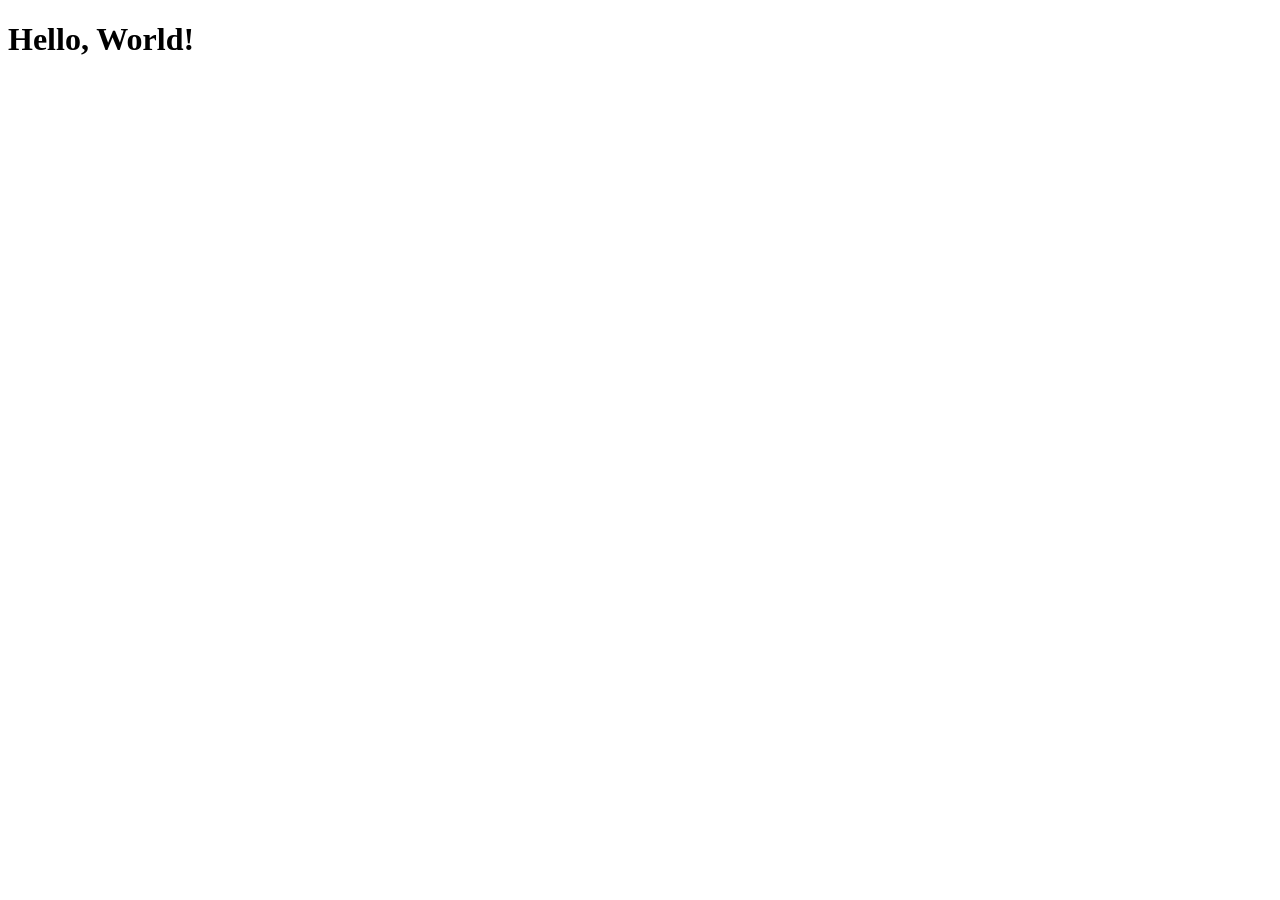
==== index.html @ 27238777 "tukwa has been commited" ====
<!DOCTYPE html>
<html lang="en">
<head>
    <meta charset="UTF-8">
    <meta name="viewport" content="width=device-width, initial-scale=1.0">
    <title>Document</title>
</head>
<body>
    <h1>Hello, World!</h1>
</body>
</html>
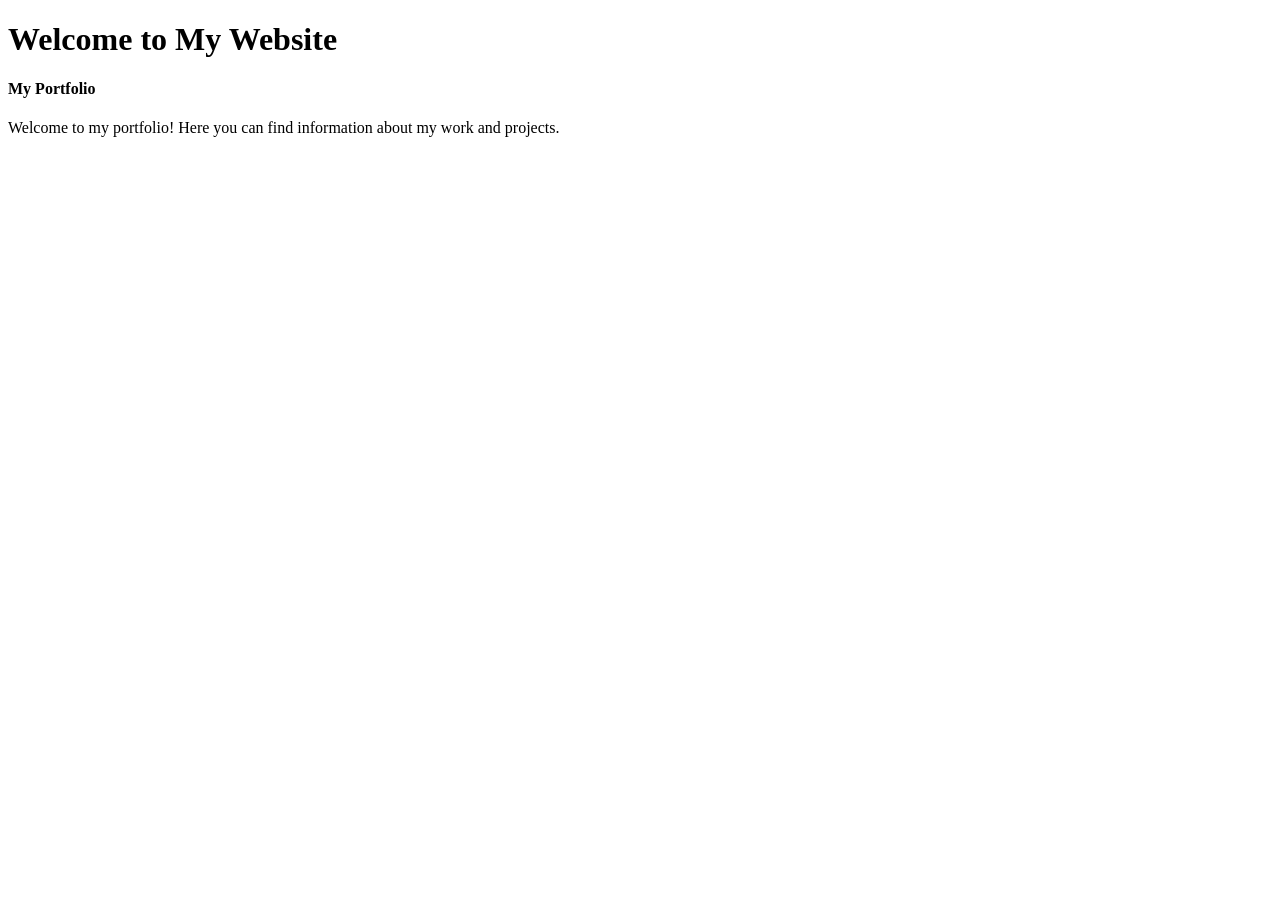
==== commit 87f2874b: "created a folder" ====
--- a/index.html
+++ b/index.html
@@ -3,9 +3,13 @@
 <head>
     <meta charset="UTF-8">
     <meta name="viewport" content="width=device-width, initial-scale=1.0">
-    <title>Document</title>
+    <title>My Website</title>
 </head>
+<div = "taas">
 <body>
-    <h1>Hello, World!</h1>
+    <h1>Welcome to My Website</h1>
+    <h4>My Portfolio</h4>
+
+    <p>Welcome to my portfolio! Here you can find information about my work and projects. </p>
 </body>
 </html>
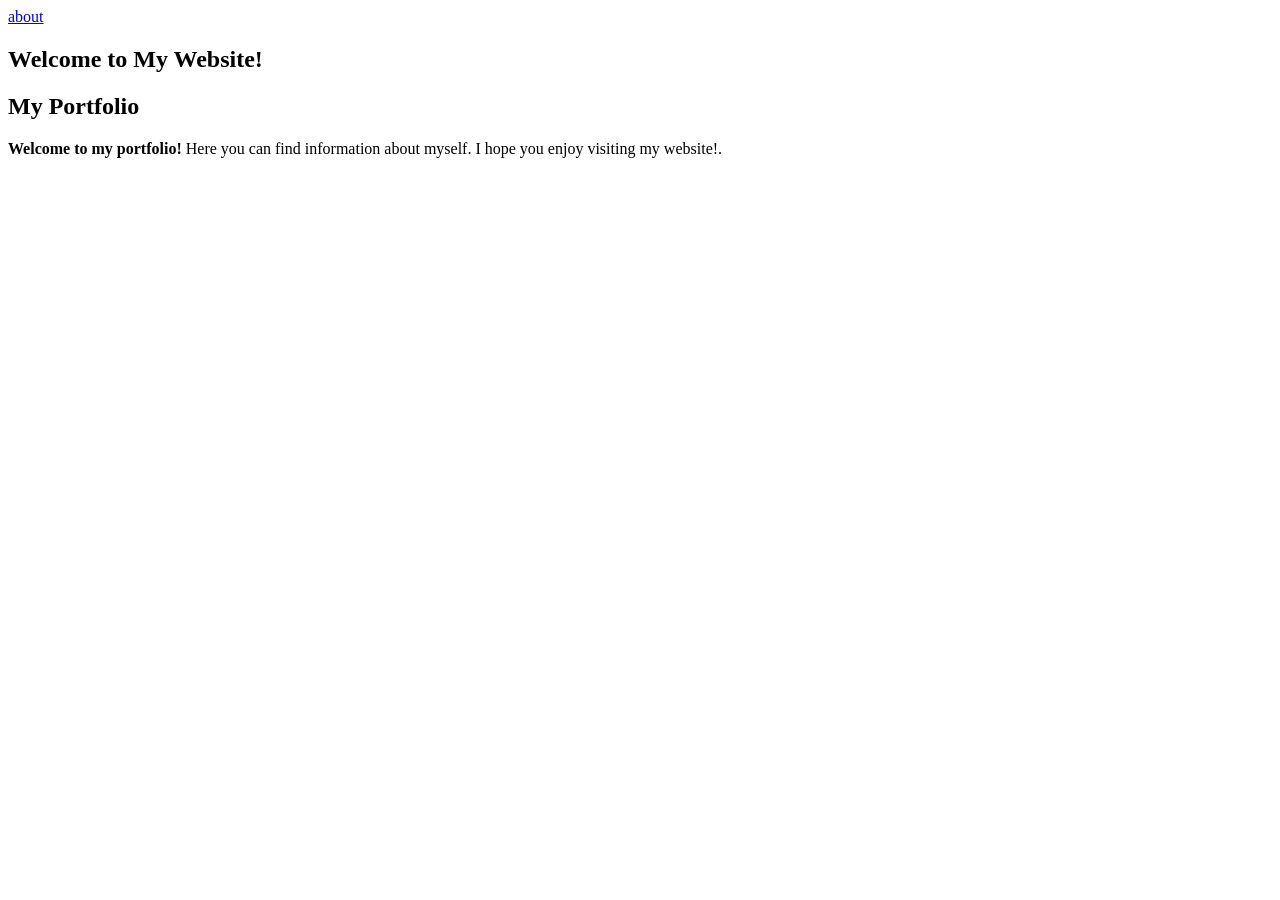
==== commit cb554c50: "newly created html" ====
--- a/index.html
+++ b/index.html
@@ -5,11 +5,17 @@
     <meta name="viewport" content="width=device-width, initial-scale=1.0">
     <title>My Website</title>
 </head>
-<div = "taas">
+<section id="taas">
 <body>
-    <h1>Welcome to My Website</h1>
-    <h4>My Portfolio</h4>
-
-    <p>Welcome to my portfolio! Here you can find information about my work and projects. </p>
+    
+    <a href = "about.html" target="_self">about</a>
+    <h1>Welcome to My Website!</h1>
+    <h2>My Portfolio</h2>
+    <section id="article">
+    <article>    
+    <p><strong>Welcome to my portfolio!</strong> Here you can find information about myself. I hope you enjoy visiting my website!. </p>
+        
+</article>
+</section>
 </body>
 </html>
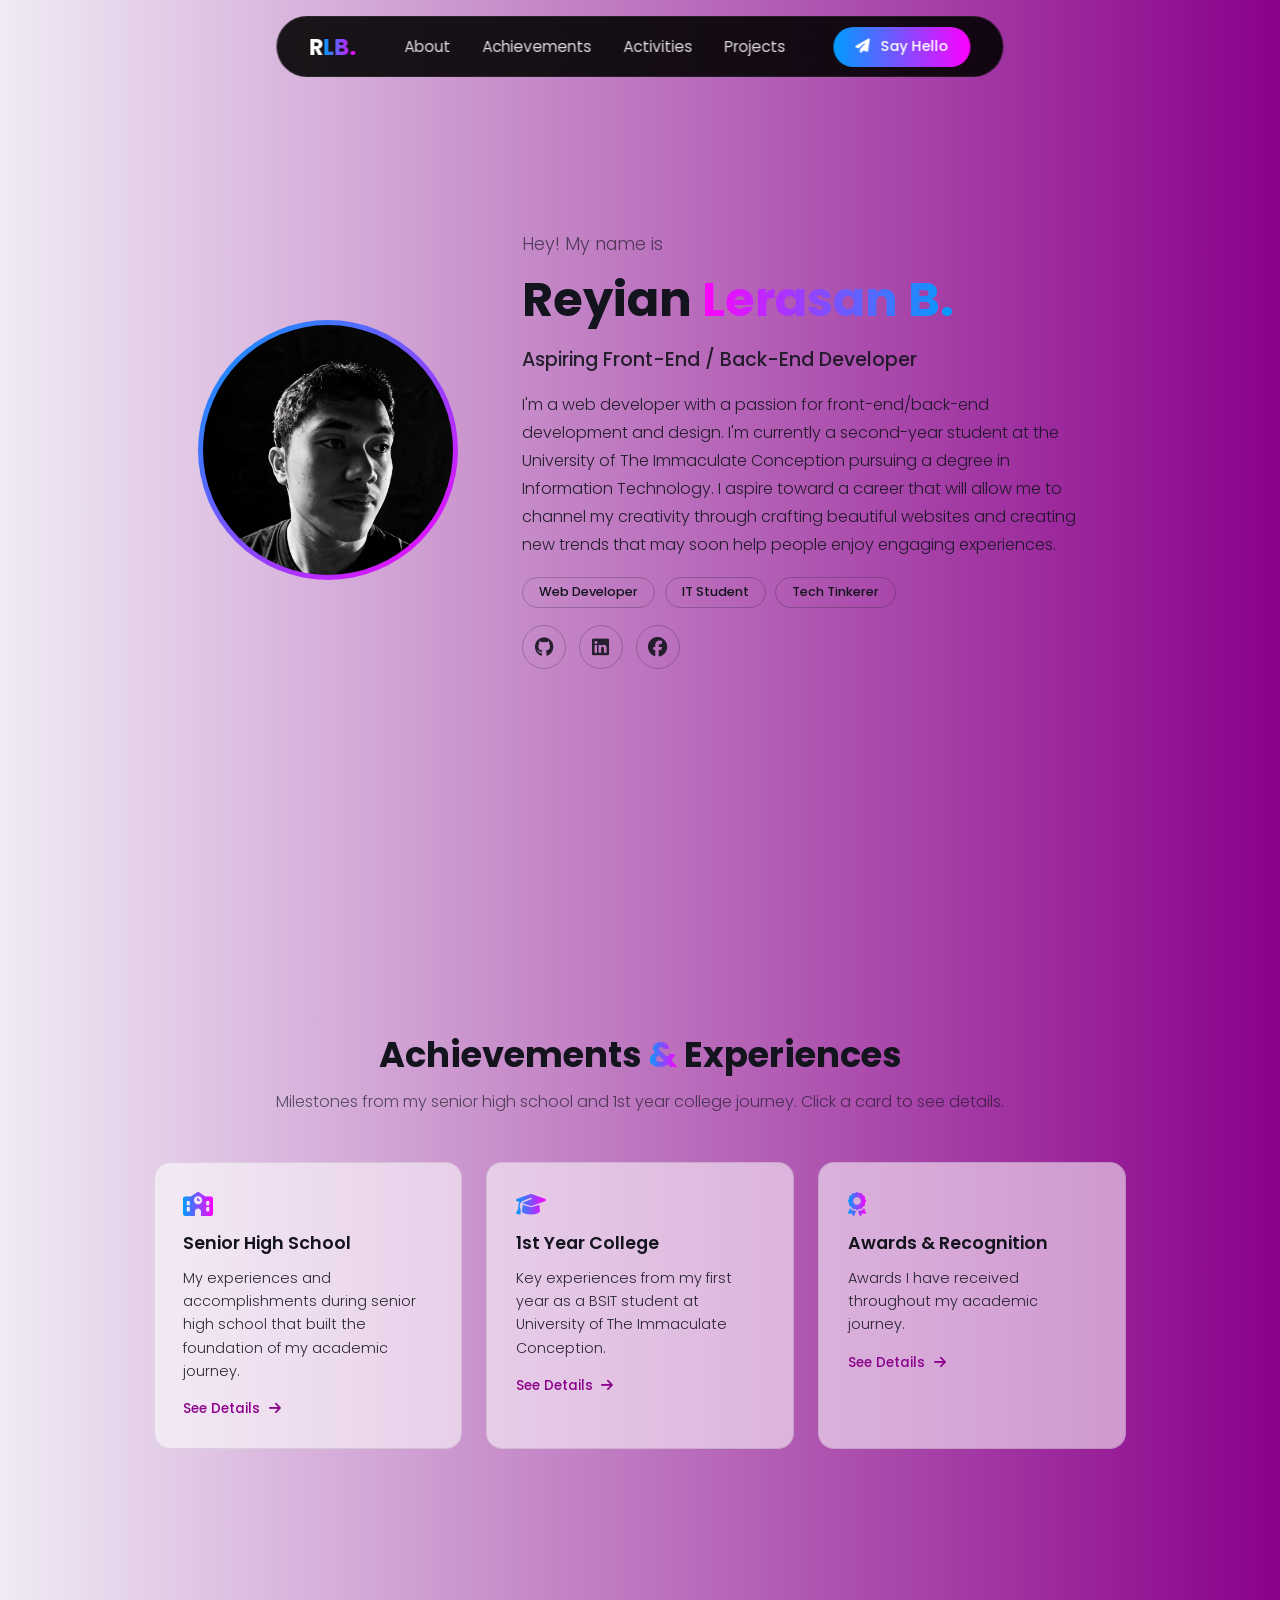
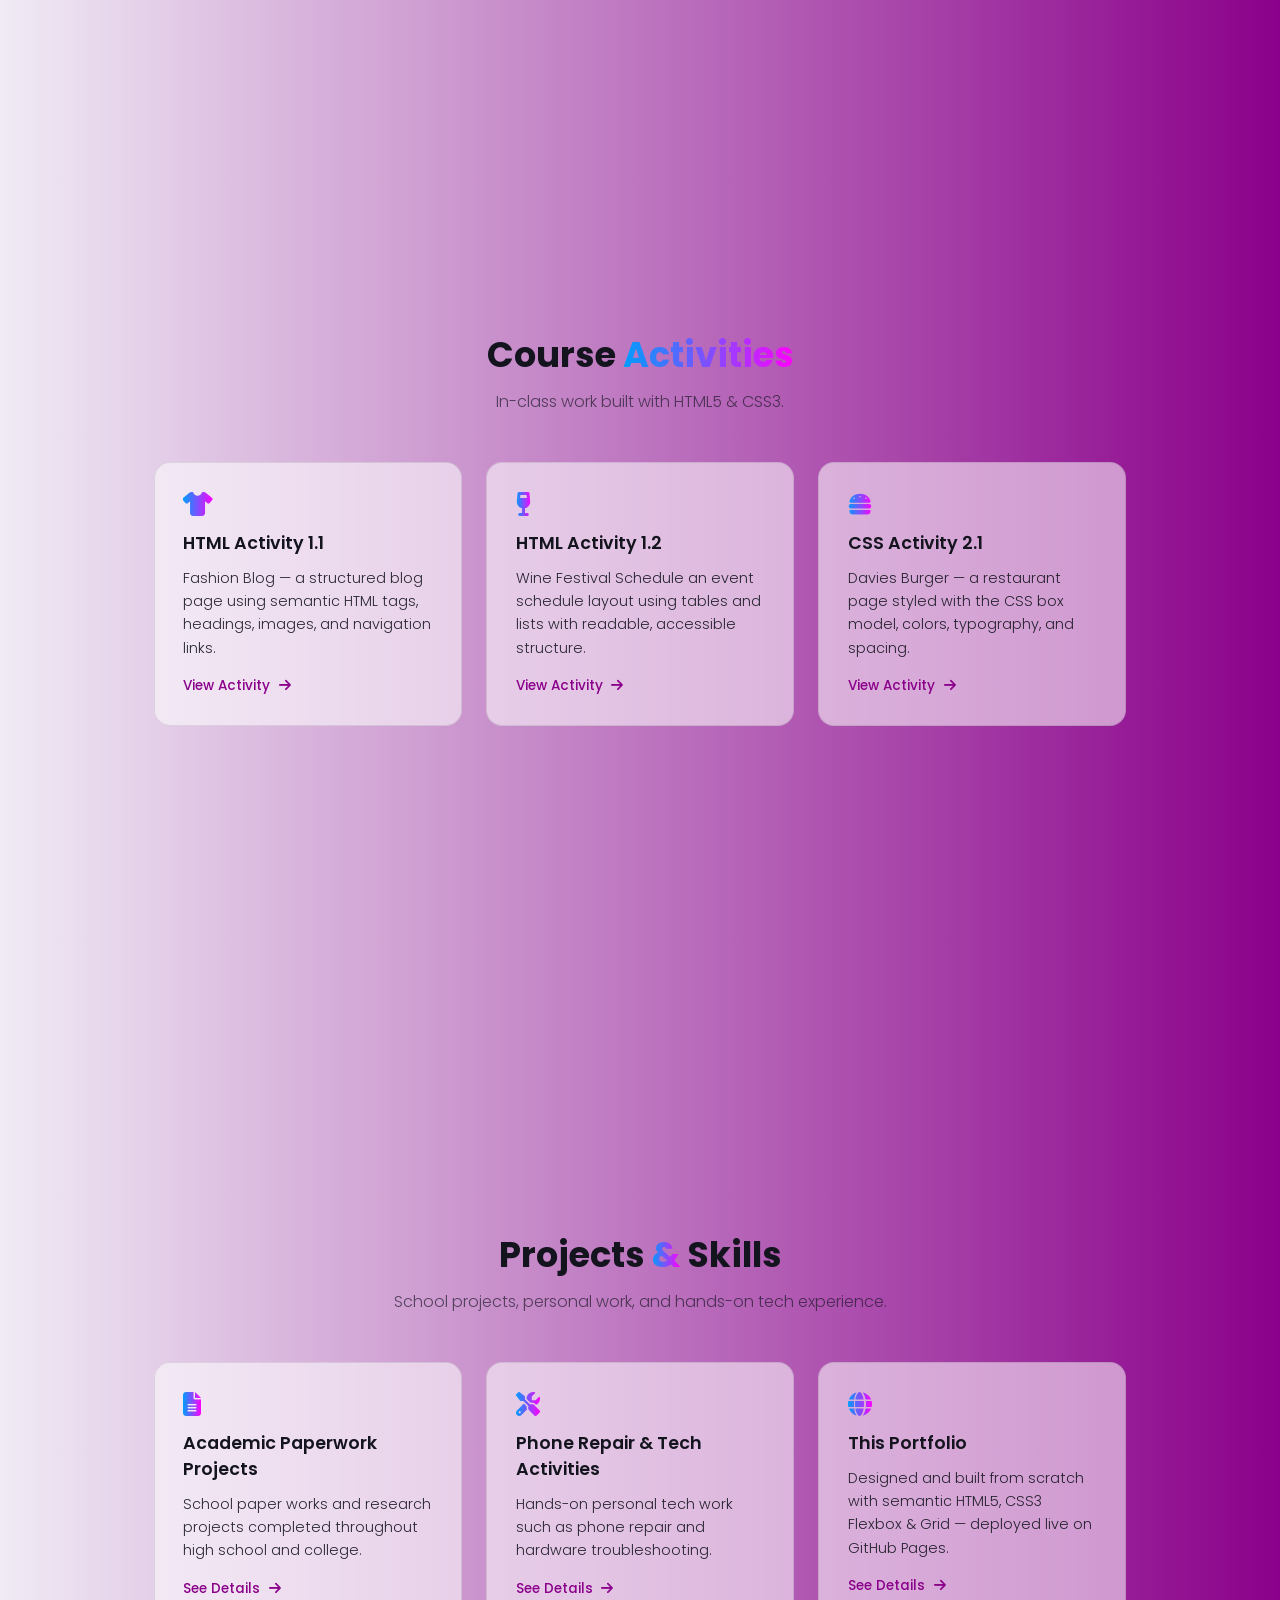
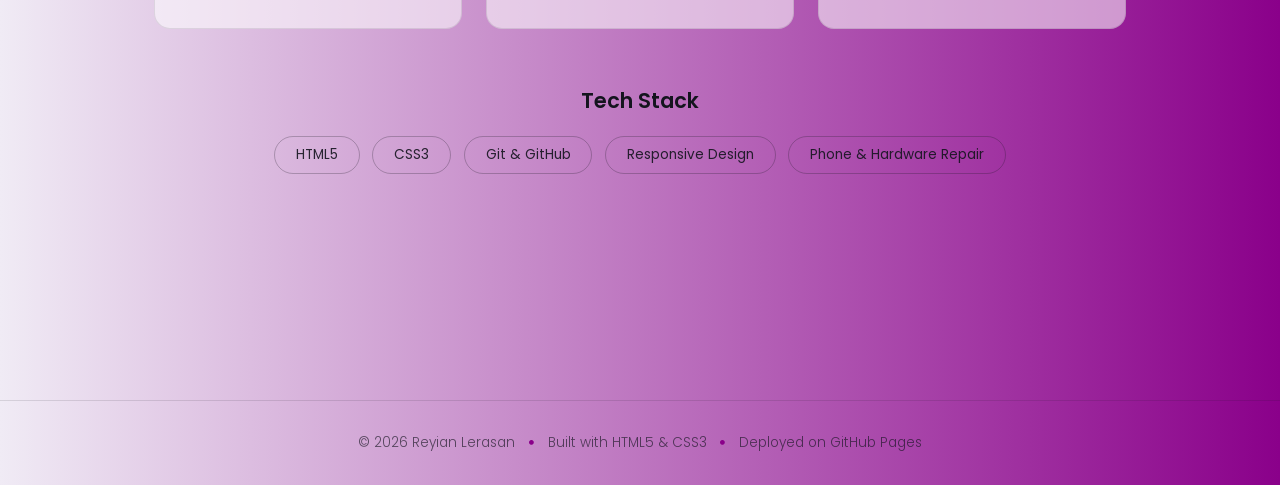
==== commit 829256cf: "Initial lunch portfolio" ====
--- a/index.html
+++ b/index.html
@@ -1,21 +1,240 @@
 <!DOCTYPE html>
 <html lang="en">
 <head>
+    <!-- ========== PAGE META ==========-->
+        
     <meta charset="UTF-8">
     <meta name="viewport" content="width=device-width, initial-scale=1.0">
-    <title>My Website</title>
+    <meta name="description" content="Personal portfolio of Reyian Lerasan — IT student at University of The Immaculate Conception, aspiring front-end/back-end developer.">
+    <title>RBL | Portfolio</title>
+    <!-- Google Font: Poppins -->
+    <link rel="preconnect" href="https://fonts.googleapis.com">
+    <link rel="preconnect" href="https://fonts.gstatic.com" crossorigin>
+    <link href="https://fonts.googleapis.com/css2?family=Poppins:wght@300;400;500;600;700&display=swap" rel="stylesheet">
+    <!-- Font Awesome 6 (CDN) — provides all icons on this site.
+         Free icons only: solid (fa-solid) + brands (fa-brands). -->
+    <link rel="stylesheet" href="https://cdnjs.cloudflare.com/ajax/libs/font-awesome/6.5.2/css/all.min.css">
+    <link rel="stylesheet" href="style.css">
 </head>
-<section id="taas">
 <body>
-    
-    <a href = "about.html" target="_self">about</a>
-    <h1>Welcome to My Website!</h1>
-    <h2>My Portfolio</h2>
-    <section id="article">
-    <article>    
-    <p><strong>Welcome to my portfolio!</strong> Here you can find information about myself. I hope you enjoy visiting my website!. </p>
-        
-</article>
-</section>
+
+<!-- ================================================================
+         HEADER / NAVIGATION
+         ----------------------------------------------------------------
+         HOW IT WORKS:
+
+         DESKTOP:
+           - The header is one fixed floating pill centered at the top.
+           - Links jump to page sections via #id anchors.
+
+         MOBILE:
+           - 3 line as burger icon
+           - The inline nav list vanishes.
+           - The burger icon appears. Tapping it opens a slide-in
+             drawer from the RIGHT with the same links stacked
+             vertically.
+
+        ================================================================ -->
+
+    <header class="header">
+        <!-- Logo: RBL -->
+        <a href="#about" class="logo">R<span>LB.</span></a>
+
+        <!-- ========== MOBILE BURGER TOGGLE ==========
+             A hidden checkbox controls the nav on small screens.
+             The label below is the clickable 3-line "burger" icon.
+             On desktop the whole thing is invisible (CSS hides it). -->
+        <input type="checkbox" id="menu-toggle">
+        <label for="menu-toggle" class="burger" aria-label="Open navigation menu">
+            <span></span>
+            <span></span>
+            <span></span>
+        </label>
+
+        <nav>
+            <ul class="nav-list">
+                <li><a href="#about">About</a></li>
+                <li><a href="#achievements">Achievements</a></li>
+                <li><a href="#activities">Activities</a></li>
+                <li><a href="#projects">Projects</a></li>
+            </ul>
+        </nav>
+        <!-- CTA button — point href to your email, e.g. mailto:you@email.com -->
+        <a href="mailto:rlerasan_24000000.uic.edu.ph" class="visit-btn"><i class="fa-solid fa-paper-plane"></i> Say Hello</a>
+    </header>
+
+    <!-- ================================================================
+         ABOUT ME SECTION
+         circular profile photo on the left, intro text on the right.
+         ================================================================ -->
+    <section id="about" class="about">
+        <div class="about-container">
+
+            <!-- ========== PROFILE PHOTO ========== -->
+            <img src="system/profile.jpg" alt="Photo of Reyian Lerasan" class="profile-img">
+
+            <div class="info-box">
+                <p class="greeting">Hey! My name is</p>
+                <!--  full name. The <span> gets the gradient color. -->
+                <h1 class="name">Reyian <span>Lerasan B.</span></h1>
+                <p class="tagline">Aspiring Front-End / Back-End Developer</p>
+
+                <!-- ========== YOUR INTRODUCTION ========== -->
+                <p class="bio">
+                    I'm a web developer with a passion for front-end/back-end development
+                    and design. I'm currently a second-year student at the
+                    University of The Immaculate Conception pursuing a degree in
+                    Information Technology. I aspire toward a career that will allow me
+                    to channel my creativity through crafting beautiful websites and
+                    creating new trends that may soon help people enjoy engaging experiences.
+                </p>
+
+                <!-- ========== SELF-PROCLAMATION BADGES ========== -->
+                <ul class="badges">
+                    <li>Web Developer</li>
+                    <li>IT Student</li>
+                    <li>Tech Tinkerer</li>
+                </ul>
+
+                <!-- ========== SOCIAL LINKS (circle icons) ========== -->
+                <div class="socials">
+                    <a href="https://github.com/LerasanReyian" target="_blank" rel="noopener" aria-label="GitHub"><i class="fa-brands fa-github"></i></a>
+                    <a href="https://www.linkedin.com/in/lerasan-b0b563327/" target="_blank" rel="noopener" aria-label="LinkedIn"><i class="fa-brands fa-linkedin"></i></a>
+                    <a href="https://www.facebook.com/" target="_blank" rel="noopener" aria-label="Facebook"><i class="fa-brands fa-facebook"></i></a>
+                </div>
+            </div>
+        </div>
+    </section>
+
+    <!-- ================================================================
+        ACHIEVEMENTS & EXPERIENCES SECTION
+         ================================================================ -->
+    <section id="achievements">
+        <h2 class="section-title">Achievements <span>&amp;</span> Experiences</h2>
+        <p class="section-sub">Milestones from my senior high school and 1st year college journey. Click a card to see details.</p>
+
+        <div class="card-grid">
+            <!-- ========== CARD: SENIOR HIGH SCHOOL ==========
+                 Clicking this card opens achievements.html#shs —
+                 a dedicated page with full details + place for proof. -->
+            <a href="achievements.html#shs" target="_self" class="card">
+                <i class="fa-solid fa-school card-icon"></i>
+                <h3>Senior High School</h3>
+                <p>My experiences and accomplishments during senior high school that built the foundation of my academic journey.</p>
+                <span class="card-link">See Details <i class="fa-solid fa-arrow-right"></i></span>
+            </a>
+
+            <!-- ========== CARD: 1ST YEAR COLLEGE ==========
+                 Links to achievements.html#college.-->
+            <a href="achievements.html#college" target="_self" class="card">
+                <i class="fa-solid fa-graduation-cap card-icon"></i>
+                <h3>1st Year College</h3>
+                <p>Key experiences from my first year as a BSIT student at University of The Immaculate Conception.</p>
+                <span class="card-link">See Details <i class="fa-solid fa-arrow-right"></i></span>
+            </a>
+
+            <!-- ========== CARD: AWARDS ==========
+                 Links to achievements.html#awards.-->
+            <a href="achievements.html#awards" target="_self" class="card">
+                <i class="fa-solid fa-award card-icon"></i>
+                <h3>Awards &amp; Recognition</h3>
+                <p>Awards I have received throughout my academic journey.</p>
+                <span class="card-link">See Details <i class="fa-solid fa-arrow-right"></i></span>
+            </a>
+        </div>
+    </section>
+
+    <!-- ================================================================
+         COURSE ACTIVITIES SECTION
+         ================================================================ -->
+    <section id="activities">
+        <h2 class="section-title">Course <span>Activities</span></h2>
+        <p class="section-sub">In-class work built with HTML5 &amp; CSS3.</p>
+
+        <div class="card-grid">
+            <!-- ========== HTML ACTIVITY 1.1 ==========
+                 Fashion Blog link. -->
+            <article class="card">
+                <i class="fa-solid fa-shirt card-icon"></i>
+                <h3>HTML Activity 1.1</h3>
+                <p>Fashion Blog — a structured blog page using semantic HTML tags, headings, images, and navigation links.</p>
+                <a href="https://lerasanreyian.github.io/Activity/index.html" target="_blank" rel="noopener" class="card-link">View Activity <i class="fa-solid fa-arrow-right"></i></a>
+            </article>
+
+            <!-- ========== HTML ACTIVITY 1.2 ==========
+            Wine Festival Schedule link. -->
+            <article class="card">
+                <i class="fa-solid fa-wine-glass card-icon"></i>
+                <h3>HTML Activity 1.2</h3>
+                <p>Wine Festival Schedule  an event schedule layout using tables and lists with readable, accessible structure.</p>
+                <a href="https://lerasanreyian.github.io/Activity/wineFestival.html" target="_blank" rel="noopener" class="card-link">View Activity <i class="fa-solid fa-arrow-right"></i></a>
+            </article>
+
+            <!-- ========== CSS ACTIVITY 2.1 ==========
+             Davies Burger link. -->
+            <article class="card">
+                <i class="fa-solid fa-burger card-icon"></i>
+                <h3>CSS Activity 2.1</h3>
+                <p>Davies Burger — a restaurant page styled with the CSS box model, colors, typography, and spacing.</p>
+                <a href="https://lerasanreyian.github.io/Activity/davies-burger-main/" target="_blank" rel="noopener" class="card-link">View Activity <i class="fa-solid fa-arrow-right"></i></a>
+            </article>
+        </div>
+    </section>
+
+    <!-- ================================================================
+        PROJECTS & SKILLS SECTION
+         ================================================================ -->
+    <section id="projects">
+        <h2 class="section-title">Projects <span>&amp;</span> Skills</h2>
+        <p class="section-sub">School projects, personal work, and hands-on tech experience.</p>
+
+        <div class="card-grid">
+            <!-- ========== CARD: PAPERWORK PROJECTS ==========
+                 Clicking opens projects.html#paperworks with full details. -->
+            <a href="projects.html#paperworks" target="_self" class="card">
+                <i class="fa-solid fa-file-lines card-icon"></i>
+                <h3>Academic Paperwork Projects</h3>
+                <p>School paper works and research projects completed throughout high school and college.</p>
+                <span class="card-link">See Details <i class="fa-solid fa-arrow-right"></i></span>
+            </a>
+
+            <!-- ========== CARD: PERSONAL TECH ACTIVITIES ==========
+                 Links to projects.html#phone-repair. -->
+            <a href="projects.html#phone-repair" target="_self" class="card">
+                <i class="fa-solid fa-screwdriver-wrench card-icon"></i>
+                <h3>Phone Repair &amp; Tech Activities</h3>
+                <p>Hands-on personal tech work such as phone repair and hardware troubleshooting.</p>
+                <span class="card-link">See Details <i class="fa-solid fa-arrow-right"></i></span>
+            </a>
+
+            <!-- ========== CARD: THIS PORTFOLIO ==========
+                 Links to projects.html#portfolio for build details. -->
+            <a href="projects.html#portfolio" target="_self" class="card">
+                <i class="fa-solid fa-globe card-icon"></i>
+                <h3>This Portfolio</h3>
+                <p>Designed and built from scratch with semantic HTML5, CSS3 Flexbox &amp; Grid — deployed live on GitHub Pages.</p>
+                <span class="card-link">See Details <i class="fa-solid fa-arrow-right"></i></span>
+            </a>
+        </div>
+
+        <!-- ========== SKILLS TAG LIST ========== -->
+        <div class="skills">
+            <h3>Tech Stack</h3>
+            <ul class="skill-list">
+                <li>HTML5</li>
+                <li>CSS3</li>
+                <li>Git &amp; GitHub</li>
+                <li>Responsive Design</li>
+                <li>Phone &amp; Hardware Repair</li>
+            </ul>
+        </div>
+    </section>
+
+    <!-- ========== FOOTER ==========
+         EDIT: Update the name/year. -->
+    <footer class="footer">
+        <p>&copy; 2026 Reyian Lerasan <i class="fa-solid fa-circle footer-dot"></i> Built with HTML5 &amp; CSS3 <i class="fa-solid fa-circle footer-dot"></i> Deployed on GitHub Pages</p>
+    </footer>
+
 </body>
-</html>+</html>
--- a/style.css
+++ b/style.css
@@ -0,0 +1,1216 @@
+
+
+/* ========== BASE RESET ==========
+   CSS variables let the dark theme (media query at the bottom)
+   re-skin the whole site by just overriding the variables. */
+:root {
+    --bg: linear-gradient(to right, rgb(240, 235, 245), rgb(138, 0, 138));
+    --text: rgba(20, 20, 30, 0.9);
+    --text-strong: #14141e;
+    --text-muted: rgba(20, 20, 30, 0.65);
+    --text-faint: rgba(20, 20, 30, 0.55);
+    --card-bg: rgba(255, 255, 255, 0.55);
+    --card-bg-hover: rgba(255, 255, 255, 0.8);
+    --card-border: rgba(20, 20, 30, 0.1);
+    --chip-border: rgba(20, 20, 30, 0.25);
+    --footer-border: rgba(20, 20, 30, 0.12);
+    --accent: rgb(138, 0, 138);
+    --social-hover-bg: #14141e;
+    --social-hover-icon: white;
+    color-scheme: light; /* tells the browser this page is light by default */
+}
+
+* {
+    margin: 0;
+    padding: 0;
+    box-sizing: border-box;
+    font-family: 'Poppins', sans-serif;
+    text-decoration: none;
+    scroll-behavior: smooth; /* smooth anchor scrolling */
+    list-style: none;
+}
+
+/* ========== TEXT SELECTION HIGHLIGHT ==========
+   EDIT: was the default browser blue — now warm yellow as requested. */
+::selection {
+    background: rgb(255, 213, 74); /* yellow highlight */
+    color: #14141e;                /* dark text stays readable on yellow */
+}
+
+/* EDIT: Change the --bg variable in :root above to re-theme the whole site.
+   The default pairs a soft lavender-tinted off-white with the purple brand color. */
+body {
+    background: var(--bg);
+    color: var(--text);
+    min-height: 100vh;
+    transition: background 0.3s ease-in-out, color 0.3s ease-in-out;
+}
+
+/* ========== HEADER / NAVIGATION ========== */
+.header {
+    position: fixed;
+    top: 1rem;
+    left: 50%;
+    transform: translateX(-50%);
+    display: flex;                 /* FLEXBOX */
+    align-items: center;
+    justify-content: center;
+    gap: 3rem;
+    background-color: rgba(0, 0, 0, 0.89);
+    backdrop-filter: blur(8px);
+    padding: 0.6rem 2rem;
+    border-radius: 3rem;
+    z-index: 1000;
+    border: 1px solid rgba(255, 255, 255, 0.08);
+}
+
+/* Logo: first letter plain, second letter gradient */
+.logo {
+    color: white;
+    font-size: 1.4rem;
+    font-weight: 700;
+    white-space: nowrap;
+    transition: 0.3s ease-in-out;
+}
+
+.logo span {
+    background: linear-gradient(to right, rgb(0, 157, 255), rgb(255, 0, 255));
+    background-clip: text;
+    -webkit-background-clip: text;
+    color: transparent;
+}
+
+.logo:hover {
+    transform: scale(1.08);
+}
+
+/* Nav links row — FLEXBOX */
+.nav-list {
+    display: flex;
+    gap: 2rem;
+}
+
+.nav-list a {
+    position: relative;
+    color: rgba(255, 255, 255, 0.85);
+    font-weight: 400;
+    font-size: 0.95rem;
+    transition: 0.3s ease-in-out;
+}
+
+/* Animated underline that expands on hover */
+.nav-list a::before {
+    position: absolute;
+    content: '';
+    width: 0;
+    left: 0;
+    height: 3px;
+    top: 24px;
+    border-radius: 1rem;
+    transition: 0.3s ease-in-out;
+    background: linear-gradient(to right, rgb(0, 157, 255), rgb(255, 0, 255));
+}
+
+.nav-list a:hover { color: white; }
+
+.nav-list a:hover::before { width: 100%; }
+
+/* "Say Hello" call-to-action button */
+.visit-btn {
+    padding: 0.6rem 1.4rem;
+    border-radius: 3rem;
+    border: none;
+    font-weight: 500;
+    font-size: 0.9rem;
+    color: white;
+    cursor: pointer;
+    white-space: nowrap;
+    transition: 0.3s ease-in-out;
+    background: linear-gradient(to right, rgb(0, 157, 255), rgb(255, 0, 255));
+}
+
+/* Space between the plane icon and button label */
+.visit-btn i { margin-right: 0.4rem; }
+
+.visit-btn:hover {
+    background: linear-gradient(to right, rgb(255, 0, 255), rgb(0, 157, 255));
+    transform: scale(1.03);
+}
+
+/* ========== SECTIONS (shared) ========== */
+section {
+    min-height: 100vh;
+    padding: 8rem 12%;
+    width: 100%;
+}
+
+.section-title {
+    font-size: 2.2rem;
+    font-weight: 700;
+    text-align: center;
+    color: var(--text-strong);
+    margin-bottom: 0.5rem;
+}
+
+/* Gradient word inside every section title */
+.section-title span {
+    background: linear-gradient(to right, rgb(0, 157, 255), rgb(255, 0, 255));
+    background-clip: text;
+    -webkit-background-clip: text;
+    color: transparent;
+}
+
+.section-sub {
+    text-align: center;
+    color: var(--text-muted);
+    margin-bottom: 3rem;
+    font-weight: 300;
+}
+
+/* ========== A. ABOUT ME (Hero) ========== */
+/* Two-column hero: photo | intro text — FLEXBOX */
+.about {
+    display: flex;
+    align-items: center;
+    justify-content: center;
+}
+
+.about-container {
+    display: flex;
+    align-items: center;
+    justify-content: center;
+    gap: 4rem;
+    max-width: 980px;
+}
+
+/* ========== PROFILE PHOTO ==========
+   Circular frame with gradient ring.
+   EDIT: change width/height to resize the photo. */
+.profile-img {
+    width: 260px;
+    height: 260px;
+    border-radius: 50%;
+    object-fit: cover;         /* crops the photo to fit the circle */
+    flex-shrink: 0;
+    padding: 5px;
+    background: linear-gradient(135deg, rgb(0, 157, 255), rgb(255, 0, 255));
+}
+
+/* Intro text column */
+.info-box {
+    display: flex;             /* FLEXBOX */
+    flex-direction: column;
+    align-items: flex-start;
+    text-align: left;
+    gap: 1.1rem;
+}
+
+.greeting {
+    font-size: 1.1rem;
+    font-weight: 300;
+    color: var(--text-muted);
+}
+
+.name {
+    font-size: 3rem;
+    font-weight: 700;
+    color: var(--text-strong);
+    line-height: 1.1;
+}
+
+.name span {
+    background: linear-gradient(to right, rgb(255, 0, 255), rgb(0, 157, 255));
+    background-clip: text;
+    -webkit-background-clip: text;
+    color: transparent;
+}
+
+.tagline {
+    font-size: 1.2rem;
+    font-weight: 500;
+    color: var(--text);
+}
+
+.bio {
+    font-size: 1rem;
+    font-weight: 300;
+    line-height: 1.75;
+    max-width: 560px;
+    color: var(--text);
+}
+
+/* ========== SELF-PROCLAMATION BADGES ==========
+   (like Brittany Chiang's "TL;DR" chips) */
+.badges {
+    display: flex;             /* FLEXBOX */
+    flex-wrap: wrap;
+    gap: 0.6rem;
+}
+
+.badges li {
+    padding: 0.35rem 1rem;
+    border-radius: 3rem;
+    font-size: 0.8rem;
+    font-weight: 500;
+    color: var(--text-strong);
+    border: 1px solid var(--chip-border);
+    position: relative;
+    overflow: hidden;
+    transition: transform 0.4s var(--liquid-ease),
+                box-shadow 0.4s var(--liquid-ease),
+                background 0.4s var(--liquid-ease),
+                border-color 0.4s var(--liquid-ease);
+}
+
+.badges li:hover {
+    transform: translateY(-4px) scale(1.04);
+    border-color: rgba(255, 255, 255, 0.45);
+    background: rgba(255, 255, 255, 0.20);
+    box-shadow: inset 0 1px 0 rgba(255, 255, 255, 0.45),
+                0 6px 18px rgba(138, 0, 138, 0.20),
+                0 14px 44px rgba(138, 0, 138, 0.12);
+    backdrop-filter: blur(6px);
+    -webkit-backdrop-filter: blur(6px);
+}
+
+/* ========== PROFILE LINK BUTTONS ========== */
+.btn-group {
+    display: flex;             /* FLEXBOX */
+    gap: 1rem;
+}
+
+.btn {
+    border-radius: 3rem;
+    padding: 0.7rem 1.6rem;
+    border: 2px solid #14141e;
+    cursor: pointer;
+    font-weight: 500;
+    font-size: 0.95rem;
+    color: #14141e;
+    white-space: nowrap;
+    transition: 0.3s ease-in-out;
+}
+
+/* Space between a button's icon and its label */
+.btn i { margin-right: 0.5rem; }
+
+.btn:hover {
+    background: #14141e;
+    color: white;
+    transform: translateY(-2px);
+}
+
+/* ========== SOCIAL ICON LINKS ==========
+   Font Awesome brand icons (GitHub / LinkedIn / Facebook) */
+.socials {
+    display: flex;             /* FLEXBOX */
+    gap: 0.8rem;
+}
+
+/* Circle icon button — liquid glass hover */
+.socials a {
+    display: flex;
+    align-items: center;
+    justify-content: center;
+    width: 44px;
+    height: 44px;
+    border-radius: 50%;
+    border: 1px solid var(--chip-border);
+    position: relative;
+    overflow: hidden;
+    transition: transform 0.4s var(--liquid-ease),
+                box-shadow 0.4s var(--liquid-ease),
+                background 0.4s var(--liquid-ease),
+                border-color 0.4s var(--liquid-ease);
+}
+
+/* Glass sheen stripe (hidden until hover) */
+.socials a::after {
+    content: '';
+    position: absolute;
+    top: 0;
+    bottom: 0;
+    left: -120%;
+    width: 60%;
+    background: linear-gradient(105deg,
+                rgba(255, 255, 255, 0.08) 0%,
+                rgba(255, 255, 255, 0.45) 50%,
+                rgba(255, 255, 255, 0.08) 100%);
+    transform: skewX(-18deg);
+    opacity: 0;
+    pointer-events: none;
+}
+
+.socials a:hover::after {
+    animation: glassSheen 1.2s var(--liquid-ease) forwards;
+}
+
+/* The liquid glass hover state */
+.socials a:hover {
+    transform: translateY(-3px) scale(1.1);
+    border-color: rgba(255, 255, 255, 0.45);
+    background: rgba(255, 255, 255, 0.18);
+    box-shadow: inset 0 1px 0 rgba(255, 255, 255, 0.55),
+                inset 0 -6px 12px rgba(255, 255, 255, 0.10),
+                0 8px 20px rgba(138, 0, 138, 0.30);
+    backdrop-filter: blur(8px);
+    -webkit-backdrop-filter: blur(8px);
+}
+
+.socials a:active {
+    transform: scale(0.92);
+    transition-duration: 0.08s;
+}
+
+.socials a i {
+    font-size: 1.2rem;
+    color: var(--text);
+    transition: 0.3s ease-in-out;
+}
+
+.socials a:hover i { color: white; }
+
+/* ========== CARD GRID (Achievements / Activities / Projects) ========== */
+/* 3-column grid that wraps automatically on smaller screens — CSS GRID */
+.card-grid {
+    display: grid;
+    grid-template-columns: repeat(auto-fit, minmax(280px, 1fr));
+    gap: 1.5rem;
+}
+
+/* Individual card. EDIT: change background/border to re-theme cards.
+   Cards may be <article> or <a> elements — display:block + color:inherit
+   keeps anchor-cards looking identical to article-cards. */
+.card {
+    display: block;
+    color: inherit;
+    cursor: pointer;
+    background: var(--card-bg);
+    border: 1px solid var(--card-border);
+    border-radius: 1rem;
+    padding: 1.8rem;
+    transition: 0.3s ease-in-out;
+}
+
+.card:hover {
+    transform: translateY(-6px);
+    border-color: rgba(138, 0, 138, 0.45);
+    background: var(--card-bg-hover);
+}
+
+.card h3 {
+    font-size: 1.1rem;
+    font-weight: 600;
+    color: var(--text-strong);
+    margin-bottom: 0.7rem;
+}
+
+/* Icon shown at the top of every card — swap classes in HTML to change */
+.card-icon {
+    font-size: 1.5rem;
+    margin-bottom: 0.9rem;
+    background: linear-gradient(to right, rgb(0, 157, 255), rgb(255, 0, 255));
+    background-clip: text;
+    -webkit-background-clip: text;
+    color: transparent;
+}
+
+.card p {
+    font-size: 0.9rem;
+    font-weight: 300;
+    line-height: 1.6;
+    color: var(--text);
+}
+
+/* "See Details" / "View ..." hint inside cards.
+   ----------------------------------------------------------------
+   NOTE (per request): this element has NO liquid glass effect.
+   Liquid glass = the moving light stripe (::after sheen) + blur
+   (backdrop-filter) + purple glow box-shadow. .card-link appears
+   in NONE of those rule groups, so hovering it only changes its
+   text color — nothing else moves, glows, or shines. */
+.card-link {
+    display: inline-block;  /* lets margin-top push it below the <p> while keeping it text-sized */
+    margin-top: 1rem;
+    font-size: 0.85rem;
+    font-weight: 500;
+    color: var(--accent);
+    transition: color 0.3s ease; /* plain easing — deliberately NOT var(--liquid-ease) */
+}
+
+/* Slight gap before the trailing arrow icon in card links */
+.card-link i { margin-left: 0.3rem; }
+
+.card-link:hover { color: rgb(0, 157, 255); }
+
+/* ========== SKILLS TAG LIST ========== */
+.skills {
+    margin-top: 3.5rem;
+    text-align: center;
+}
+
+.skills h3 {
+    font-size: 1.3rem;
+    font-weight: 600;
+    color: var(--text-strong);
+    margin-bottom: 1.2rem;
+}
+
+.skill-list {
+    display: flex;             /* FLEXBOX */
+    flex-wrap: wrap;
+    justify-content: center;
+    gap: 0.8rem;
+}
+
+.skill-list li {
+    padding: 0.5rem 1.3rem;
+    border-radius: 3rem;
+    border: 1px solid var(--chip-border);
+    font-size: 0.85rem;
+    font-weight: 400;
+    color: var(--text);
+    position: relative;
+    overflow: hidden;
+    transition: transform 0.4s var(--liquid-ease),
+                box-shadow 0.4s var(--liquid-ease),
+                background 0.4s var(--liquid-ease),
+                border-color 0.4s var(--liquid-ease);
+}
+
+.skill-list li:hover {
+    transform: translateY(-4px) scale(1.05);
+    border-color: rgba(255, 255, 255, 0.45);
+    background: rgba(255, 255, 255, 0.18);
+    box-shadow: inset 0 1px 0 rgba(255, 255, 255, 0.45),
+                0 6px 18px rgba(138, 0, 138, 0.20),
+                0 14px 44px rgba(138, 0, 138, 0.12);
+    backdrop-filter: blur(6px);
+    -webkit-backdrop-filter: blur(6px);
+}
+
+/* ========== FOOTER ========== */
+.footer {
+    padding: 2rem 12%;
+    text-align: center;
+    border-top: 1px solid var(--footer-border);
+}
+
+.footer p {
+    font-size: 0.85rem;
+    font-weight: 300;
+    color: var(--text-muted);
+}
+
+/* Tiny gradient dot separators in the footer */
+.footer-dot {
+    font-size: 0.3rem;
+    vertical-align: middle;
+    margin: 0 0.6rem;
+    color: var(--accent);
+}
+
+/* ================================================================
+   DETAIL PAGES (achievements.html / projects.html)
+   Long-form content blocks that cards on index.html link to.
+   ================================================================ */
+.page-detail {
+    max-width: 820px;
+    margin: 0 auto;
+}
+
+/* One entry on a detail page (SHS / college / awards / project) */
+.detail-block {
+    background: var(--card-bg);
+    border: 1px solid var(--card-border);
+    border-radius: 1rem;
+    padding: 2rem;
+    margin-bottom: 1.5rem;
+    transition: 0.3s ease-in-out;
+}
+
+.detail-block:hover {
+    border-color: rgba(138, 0, 138, 0.45);
+    background: var(--card-bg-hover);
+}
+
+/* Icon + title row inside a detail block — FLEXBOX */
+.detail-heading {
+    display: flex;
+    align-items: center;
+    gap: 0.8rem;
+    margin-bottom: 1rem;
+}
+
+.detail-heading .card-icon { margin-bottom: 0; }
+
+.detail-heading h3 {
+    font-size: 1.25rem;
+    font-weight: 600;
+    color: var(--text-strong);
+}
+
+.detail-block p {
+    font-size: 0.95rem;
+    font-weight: 300;
+    line-height: 1.75;
+    color: var(--text);
+}
+
+/* Optional list style for awards/projects inside detail blocks */
+.detail-list {
+    margin-top: 1rem;
+    display: flex;
+    flex-direction: column;
+    gap: 0.6rem;
+}
+
+.detail-list li {
+    font-size: 0.9rem;
+    font-weight: 400;
+    color: var(--text);
+    padding-left: 1.2rem;
+    position: relative;
+}
+
+/* Small gradient bullet */
+.detail-list li::before {
+    content: '';
+    position: absolute;
+    left: 0;
+    top: 0.45em;
+    width: 6px;
+    height: 6px;
+    border-radius: 50%;
+    background: linear-gradient(to right, rgb(0, 157, 255), rgb(255, 0, 255));
+}
+
+/* Optional image (certificate/proof) inside a detail block */
+.detail-img {
+    max-width: 100%;
+    border-radius: 0.75rem;
+    margin-top: 1rem;
+    border: 1px solid var(--card-border);
+}
+
+/* "Back to Portfolio" link at the bottom of detail pages */
+.back-link {
+    text-align: center;
+    margin-top: 2rem;
+}
+
+.back-link i { margin-right: 0.4rem; margin-left: 0; }
+
+/* ================================================================
+   RESPONSIVE DESIGN — MEDIA QUERIES
+   Tablet (<=991px) → Tablet portrait (<=768px) → Phone (<=480px)
+   ================================================================ */
+
+/* Small laptops / tablets */
+@media (max-width: 991px) {
+    section {
+        padding: 7rem 5%;
+    }
+
+    .header {
+        gap: 1.5rem;
+        padding: 0.6rem 1.2rem;
+        width: 94%;
+    }
+
+    .nav-list { gap: 1.2rem; }
+
+    /* Hero: shrink the photo and gap on smaller screens */
+    .about-container { gap: 2.5rem; }
+    .profile-img { width: 200px; height: 200px; }
+}
+
+/* ---- Default: hidden on desktop ---- */
+#menu-toggle,
+.burger { display: none; }
+
+/* ============================================================
+   MOBILE NAV — hamburger replaces the inline capsule nav
+   ============================================================ */
+@media (max-width: 768px) {
+    /* Hidden checkbox positioned off-screen */
+    #menu-toggle {
+        display: block;
+        position: absolute;
+        opacity: 0;
+        width: 44px;
+        height: 44px;
+        right: 1rem;
+        cursor: pointer;
+        z-index: 20; /* sits above the burger lines */
+    }
+
+    /* The 3-line burger icon (label for the checkbox) */
+    .burger {
+        display: flex;               /* FLEXBOX */
+        flex-direction: column;
+        justify-content: center;
+        align-items: center;
+        gap: 5px;
+        width: 44px;
+        height: 44px;
+        border-radius: 50%;
+        background: rgba(0, 0, 0, 0.55);
+        border: 1px solid rgba(255, 255, 255, 0.12);
+        cursor: pointer;
+        z-index: 10;
+        transition: background 0.3s ease-in-out, border-color 0.3s ease-in-out;
+    }
+
+    .burger:hover {
+        background: rgba(0, 0, 0, 0.75);
+        border-color: rgba(255, 255, 255, 0.30);
+    }
+
+    /* One burger line */
+    .burger span {
+        display: block;
+        width: 20px;
+        height: 2px;
+        border-radius: 2px;
+        background: linear-gradient(to right, rgb(0, 157, 255), rgb(255, 0, 255));
+        transition: transform 0.3s ease-in-out, opacity 0.3s ease-in-out;
+    }
+
+    /* X on open: lines collapse */
+    #menu-toggle:checked ~ .burger span:nth-child(1) { transform: translateY(7px) rotate(45deg); }
+    #menu-toggle:checked ~ .burger span:nth-child(2) { opacity: 0; }
+    #menu-toggle:checked ~ .burger span:nth-child(3) { transform: translateY(-7px) rotate(-45deg); }
+
+    /* The nav is hidden off-canvas; it slides in when :checked */
+    #menu-toggle ~ nav {
+        position: fixed;
+        top: 5.5rem;
+        right: 0;
+        width: min(280px, 82vw);
+        height: calc(100dvh - 5.5rem);
+        background: rgba(10, 8, 14, 0.92);
+        border-left: 1px solid rgba(255, 255, 255, 0.08);
+        border-radius: 0 0 0 1.5rem;
+        border-bottom: 1px solid rgba(255, 255, 255, 0.08);
+        backdrop-filter: blur(14px);
+        -webkit-backdrop-filter: blur(14px);
+        transform: translateX(100%);
+        transition: transform 0.45s var(--liquid-ease);
+        z-index: 999;
+    }
+
+    /* Slide in when the burger is checked */
+    #menu-toggle:checked ~ nav {
+        transform: translateX(0);
+    }
+
+    /* Re-flow the pill so the burger sits top-right */
+    .header {
+        top: 0.5rem;
+        width: 94%;
+        flex-wrap: nowrap;  /* no wrap: keep it one row */
+        gap: 1rem;
+    }
+
+    /* Nav links become a vertical menu inside the drawer */
+    #menu-toggle ~ nav .nav-list {
+        flex-direction: column;
+        align-items: flex-start;
+        gap: 0;
+        padding: 1.2rem 1rem;
+        width: 100%;
+        height: 100%;
+    }
+
+    #menu-toggle ~ nav .nav-list li {
+        width: 100%;
+        border-bottom: 1px solid rgba(255, 255, 255, 0.06);
+    }
+
+    #menu-toggle ~ nav .nav-list li:last-child {
+        border-bottom: none;
+    }
+
+    #menu-toggle ~ nav .nav-list a {
+        display: block;
+        padding: 0.9rem 0.4rem;
+        width: 100%;
+        font-size: 1rem;
+        color: rgba(255, 255, 255, 0.85);
+    }
+
+    /* Kill the underline that was designed for the pill layout */
+    #menu-toggle ~ nav .nav-list a::before {
+        display: none;
+    }
+
+    /* Wide tap target for the mobile nav links */
+    #menu-toggle ~ nav .nav-list a:active {
+        background: rgba(255, 255, 255, 0.06);
+        border-radius: 0.5rem;
+    }
+
+    /* CTA hides on small screens to keep the header slim */
+    .visit-btn { display: none; }
+
+    /* Hero stacks vertically: photo on top, text below */
+    .about-container {
+        flex-direction: column;
+        text-align: center;
+    }
+
+    .info-box {
+        align-items: center;
+        text-align: center;
+    }
+
+    .name { font-size: 2.2rem; }
+    .section-title { font-size: 1.8rem; }
+
+    .btn-group {
+        flex-wrap: wrap;
+        justify-content: center;
+    }
+}
+
+/* ================================================================
+   DARK THEME — automatic via system/browser preference.
+   No JavaScript needed: @media (prefers-color-scheme: dark).
+   The purple brand accent carries over to dark.
+   ================================================================ */
+@media (prefers-color-scheme: dark) {
+    :root {
+        --bg: linear-gradient(to right, rgb(14, 10, 20), rgb(35, 8, 45));
+        --text: rgba(255, 255, 255, 0.85);
+        --text-strong: rgb(245, 242, 250);
+        --text-muted: rgba(255, 255, 255, 0.55);
+        --text-faint: rgba(255, 255, 255, 0.4);
+        --card-bg: rgba(255, 255, 255, 0.04);
+        --card-bg-hover: rgba(255, 255, 255, 0.08);
+        --card-border: rgba(255, 255, 255, 0.08);
+        --chip-border: rgba(255, 255, 255, 0.18);
+        --footer-border: rgba(255, 255, 255, 0.08);
+        --accent: rgb(200, 60, 200);
+        --social-hover-bg: rgba(255, 255, 255, 0.9);
+        --social-hover-icon: rgb(14, 10, 20);
+        color-scheme: dark; /* browser paints built-in controls dark too */
+    }
+
+    /* Profile photo ring glows subtly in dark mode */
+    .profile-img {
+        box-shadow: 0 0 0 4px rgba(255, 0, 255, 0.15);
+    }
+
+    /* Cards get a faint purple glow on hover in dark mode */
+    .card:hover,
+    .detail-block:hover {
+        box-shadow: 0 8px 30px rgba(255, 0, 255, 0.08);
+    }
+}
+
+/* Phones */
+@media (max-width: 480px) {
+    .profile-img { width: 160px; height: 160px; }
+    .name { font-size: 1.8rem; }
+    .tagline { font-size: 1rem; }
+    .bio { font-size: 0.9rem; }
+
+    /* Hide the CTA button to keep the mobile nav compact */
+    .visit-btn { display: none; }
+}
+
+/* ================================================================
+   CSS-ONLY CAROUSEL  (radio-button trick — no JavaScript)
+
+   ----------------------------------------------------------------
+   HOW IT WORKS:
+   - Hidden <input type="radio"> buttons track the current slide.
+   - .carousel-track is a flex row N-times wider than the frame.
+   - #c-N:checked shifts the track left to reveal that slide.
+   - Clicking a slide label (img + caption) jumps to the next slide.
+
+   TO ADD ANOTHER SLIDE (e.g. a 3rd):
+   1.   Add <input type="radio" name="shs-carousel" id="shs-3">
+        next to the existing radios in the HTML for that section.
+   2.   Update the width rule: width: 200% -> 300% for that
+        section's #ids.
+   3.   Add a new slide <label class="slide" for="shs-1"> (loops).
+   ================================================================ */
+
+/* Radio inputs are invisible and never clicked directly */
+.carousel input[type="radio"] {
+    position: absolute;
+    opacity: 0;
+    pointer-events: none;
+}
+
+.carousel {
+    position: relative;
+    overflow: hidden;
+    border-radius: 1rem;
+    margin-top: 1.5rem;
+    border: 1px solid var(--card-border);
+    background: var(--card-bg);
+}
+
+.carousel-viewport {
+    overflow: hidden;
+    border-radius: 0.75rem;
+}
+
+/* ---- Default: 2 slides (the most common case) ----------------
+   Each carousel group gets its own width & translate blocks.
+   For 3+ slides, add more selectors and set width to N*100%.       */
+#shs-1:checked ~ .carousel-viewport .carousel-track,
+#shs-2:checked ~ .carousel-viewport .carousel-track,
+#college-1:checked ~ .carousel-viewport .carousel-track,
+#college-2:checked ~ .carousel-viewport .carousel-track,
+#award-1:checked ~ .carousel-viewport .carousel-track,
+#award-2:checked ~ .carousel-viewport .carousel-track,
+#paperworks-1:checked ~ .carousel-viewport .carousel-track,
+#paperworks-2:checked ~ .carousel-viewport .carousel-track,
+#repair-1:checked ~ .carousel-viewport .carousel-track,
+#repair-2:checked ~ .carousel-viewport .carousel-track,
+#portfolio-1:checked ~ .carousel-viewport .carousel-track,
+#portfolio-2:checked ~ .carousel-viewport .carousel-track {
+    width: 200%;
+}
+
+.carousel-track {
+    display: flex;
+    transition: transform 0.55s var(--liquid-ease);
+}
+
+/* Slide offsets — each slide is 100/N of the track (2 slides: 50%) */
+#shs-1:checked ~ .carousel-viewport .carousel-track,
+#college-1:checked ~ .carousel-viewport .carousel-track,
+#award-1:checked ~ .carousel-viewport .carousel-track,
+#paperworks-1:checked ~ .carousel-viewport .carousel-track,
+#repair-1:checked ~ .carousel-viewport .carousel-track,
+#portfolio-1:checked ~ .carousel-viewport .carousel-track {
+    transform: translateX(0);
+}
+
+#shs-2:checked ~ .carousel-viewport .carousel-track,
+#college-2:checked ~ .carousel-viewport .carousel-track,
+#award-2:checked ~ .carousel-viewport .carousel-track,
+#paperworks-2:checked ~ .carousel-viewport .carousel-track,
+#repair-2:checked ~ .carousel-viewport .carousel-track,
+#portfolio-2:checked ~ .carousel-viewport .carousel-track {
+    transform: translateX(-50%);
+}
+
+/* Each slide is a <label>, so clicking it selects the radio that
+   shows the NEXT slide (or loops back to the first). */
+.slide {
+    position: relative;
+    width: 100%;
+    flex-shrink: 0;
+    cursor: pointer;
+    border-radius: 0.75rem;
+    overflow: hidden;
+}
+
+.slide img {
+    width: 100%;
+    display: block;
+    border-radius: 0.75rem;
+    transition: transform 0.6s var(--liquid-ease);
+}
+
+/* Slight zoom on the active slide */
+input:checked ~ .carousel-viewport .carousel-track .slide img {
+    transform: scale(1.02);
+}
+
+/* Caption + description under the slide image */
+.slide-caption {
+    position: absolute;
+    bottom: 0;
+    left: 0;
+    right: 0;
+    padding: 1rem 1.2rem;
+    color: white;
+    background: linear-gradient(transparent, rgba(15, 10, 20, 0.88));
+    border-radius: 0 0 0.75rem 0.75rem;
+}
+
+/* Row: slide title on the left, pointing arrow on the right */
+.slide-title-row {
+    display: flex;
+    align-items: center;
+    justify-content: space-between;
+    gap: 0.6rem;
+    margin-bottom: 0.35rem;
+}
+
+.slide-title-row .slide-label-text {
+    font-size: 0.95rem;
+    font-weight: 500;
+    letter-spacing: 0.02em;
+}
+
+/* The chevron hinting at the next slide */
+.slide-title-row i {
+    font-size: 0.8rem;
+    opacity: 0.8;
+    transition: transform 0.3s var(--liquid-ease);
+}
+
+.slide:hover .slide-title-row i { transform: translateX(3px); }
+
+/* The description text under the caption */
+.slide-description {
+    font-size: 0.82rem;
+    font-weight: 300;
+    line-height: 1.55;
+    opacity: 0.85;
+}
+
+/* ================================================================
+   CINEMATIC LIQUID GLASS EFFECTS  (pure CSS — no JavaScript)
+   ----------------------------------------------------------------
+   Hovering text/buttons/cards triggers an Apple-style "liquid
+   glass" moment: a glossy sweep of light passes across the
+   element while it lifts, zooms, and glows — slow, smooth,
+   cinematic. The glass sheen is a sliding highlight stripe
+   keyframed across the surface (::before on hoverable elements).
+
+   NOTE: none of this tracks the mouse pointer; it is a pure
+   cinematic CSS animation that runs on hover/click.
+   ================================================================ */
+
+/* Reusable timing curves */
+:root {
+    --liquid-ease: cubic-bezier(0.22, 1, 0.36, 1);  /* springy lift */
+    --glass-sheen-speed: 1.2s;                      /* slow sweep */
+}
+
+/* ================================================================
+   1)  TEXT / HEADINGS — slow zoom + layered glow
+   ================================================================ */
+.name,
+.section-title,
+.detail-heading h3 {
+    position: relative;
+    transition: transform 0.5s var(--liquid-ease),
+                text-shadow 0.5s var(--liquid-ease);
+}
+
+.name:hover,
+.section-title:hover,
+.detail-heading h3:hover {
+    transform: scale(1.04);
+    text-shadow: 0 0 14px rgba(200, 60, 200, 0.60),
+                 0 0 40px rgba(200,  60, 200, 0.35),
+                 0 0 80px rgba(255, 255, 255, 0.25);
+}
+
+/* ================================================================
+   2)  LIQUID GLASS SHEEN — only on cards, detail blocks, badges.
+       Nav capsules, "See Details"/"View Activity" links, skill
+       chips and social icons keep their ORIGINAL styles (not glass).
+   ================================================================ */
+.card,
+.detail-block,
+.badges li {
+    position: relative;
+    overflow: hidden; /* keeps the sheen inside the element */
+    transition: transform 0.45s var(--liquid-ease),
+                box-shadow 0.45s var(--liquid-ease),
+                background 0.45s var(--liquid-ease),
+                border-color 0.45s var(--liquid-ease);
+}
+
+/* The moving glass highlight stripe */
+.card::after,
+.detail-block::after,
+.badges li::after,
+.skill-list li::after,
+.socials a::after,
+.visit-btn::after {
+    content: '';
+    position: absolute;
+    top: 0;
+    bottom: 0;
+    left: -120%;
+    width: 60%;
+    /* diagonal band of light */
+    background: linear-gradient(105deg,
+                rgba(255, 255, 255, 0.08) 0%,
+                rgba(255, 255, 255, 0.45) 50%,
+                rgba(255, 255, 255, 0.08) 100%);
+    transform: skewX(-18deg);
+    /* hidden until hover */
+    opacity: 0;
+    pointer-events: none;
+}
+
+/* The cinematic sweep on hover */
+.card:hover::after,
+.detail-block:hover::after,
+.badges li:hover::after,
+.skill-list li:hover::after,
+.visit-btn:hover::after {
+    animation: glassSheen var(--glass-sheen-speed) var(--liquid-ease) forwards;
+}
+
+/* Keyframed light sweep — slides fully across the element */
+@keyframes glassSheen {
+    0%   { left: -120%; opacity: 0; }
+    15%  { left: -60%;  opacity: 1; }
+    85%  { left: 120%;  opacity: 1; }
+    100% { left: 180%;  opacity: 0; }
+}
+
+/* ================================================================
+   3)  SUBTLE HOVERS (not glass) — nav, links, chips kept simple
+   ================================================================ */
+
+/* Nav capsules: keep only the underline reveal */
+.nav-list a::before {
+    position: absolute;
+    content: '';
+    width: 0;
+    left: 0;
+    height: 3px;
+    top: 24px;
+    border-radius: 1rem;
+    transition: width 0.3s var(--liquid-ease);
+    background: linear-gradient(to right, rgb(0, 157, 255), rgb(255, 0, 255));
+}
+
+.nav-list a:hover { color: white; }
+
+.nav-list a:hover::before { width: 100%; }
+
+/* "See Details" / "View Activity" — color pop only.
+   ----------------------------------------------------------------
+   SIMPLE & PLAIN (per request): hovering a .card-link ONLY fades
+   its text color from the purple accent to bright blue. It gets:
+     - NO glass sheen (::after stripe)   -> not in the sheen rule
+     - NO blur / glow / lift             -> not in the glass rule
+     - NO press squish                   -> not in the :active rule
+   Note the plain "ease" curve instead of var(--liquid-ease). */
+.card-link {
+    transition: color 0.3s ease; /* only the 'color' property animates */
+}
+
+.card-link:hover { color: rgb(0, 157, 255); } /* purple -> blue on hover */
+
+/* Skill chips: border accent + tiny lift */
+.skill-list li:hover {
+    border-color: var(--accent);
+    transform: translateY(-2px);
+}
+
+/* ---- Glass state on small buttons & chips -------------------
+   Restored for: social icons, badges, skill chips, visit-btn.
+   Nav capsules still do NOT get this treatment.               */
+.socials a:hover,
+.badges li:hover,
+.skill-list li:hover,
+.visit-btn:hover {
+    /* gentle cinematic lift + zoom */
+    transform: translateY(-3px) scale(1.06);
+    background: rgba(255, 255, 255, 0.18);
+    border-color: rgba(255, 255, 255, 0.40);
+    /* layered glow: inner light edge + soft purple halo */
+    box-shadow: inset 0 1px 0 rgba(255, 255, 255, 0.55),
+                inset 0 -6px 12px rgba(255, 255, 255, 0.10),
+                0 8px 20px rgba(138, 0, 138, 0.25);
+    backdrop-filter: blur(8px);
+    -webkit-backdrop-filter: blur(8px);
+}
+
+/* ================================================================
+    4)  PRESS FEEDBACK — deep press "squishes" like liquid
+    ================================================================
+
+    NOTE: .card-link is intentionally ABSENT from the :active
+    squish list below — per request it stays completely static
+    (no scale-down) while the user presses it. */
+.nav-list a:active,
+.visit-btn:active,
+.socials a:active,
+.badges li:active,
+.skill-list li:active,
+.card:hover:active,
+.detail-block:active,
+.profile-img:active {
+    transform: scale(0.95) translateY(1px);
+    transition-duration: 0.08s;
+}
+
+/* ================================================================
+   5)  CARDS & DETAIL BLOCKS — bigger cinematic moment
+   ================================================================ */
+.card:hover,
+.detail-block:hover {
+    transform: translateY(-8px) scale(1.03);
+    border-color: rgba(255, 255, 255, 0.35);
+    box-shadow: inset 0 1px 0 rgba(255, 255, 255, 0.45),
+                inset 0 -10px 20px rgba(255, 255, 255, 0.06),
+                0 6px 20px rgba(138, 0, 138, 0.15),
+                0 22px 60px rgba(138, 0, 138, 0.28);
+    backdrop-filter: blur(12px);
+    -webkit-backdrop-filter: blur(12px);
+}
+
+/* ================================================================
+   6)  PROFILE PHOTO — slow glassy zoom + blossom glow
+   ================================================================ */
+.profile-img {
+    transition: transform 0.6s var(--liquid-ease),
+                box-shadow 0.6s var(--liquid-ease);
+}
+
+.profile-img:hover {
+    transform: scale(1.06);
+    box-shadow: 0 0 0 6px rgba(255, 255, 255, 0.10),
+                0 0 0 12px rgba(255, 0, 255, 0.10),
+                0 18px 50px rgba(255, 0, 255, 0.35);
+}
+
+/* ================================================================
+   7)  DARK THEME VARIANTS — deeper glass, softer glows
+   ================================================================ */
+@media (prefers-color-scheme: dark) {
+    .card:hover,
+    .detail-block:hover {
+        border-color: rgba(255, 255, 255, 0.22);
+        box-shadow: inset 0 1px 0 rgba(255, 255, 255, 0.25),
+                    inset 0 -10px 20px rgba(255, 255, 255, 0.04),
+                    0 6px 20px rgba(200, 60, 200, 0.18),
+                    0 22px 60px rgba(200, 60, 200, 0.32);
+    }
+
+    /* Dark-theme sheen stays subtle, not milky */
+    .card::after,
+    .detail-block::after,
+    .badges li::after {
+        background: linear-gradient(105deg,
+                    rgba(255, 255, 255, 0.04) 0%,
+                    rgba(255, 255, 255, 0.22) 50%,
+                    rgba(255, 255, 255, 0.04) 100%);
+    }
+}
+
+/* ================================================================
+   8)  ACCESSIBILITY — focus ring + reduced motion
+   ================================================================ */
+:focus-visible {
+    outline: 2px solid var(--accent);
+    outline-offset: 3px;
+    border-radius: 0.5rem;
+}
+
+/* Users who prefer less motion get near-instant transitions */
+@media (prefers-reduced-motion: reduce) {
+    *, *::before, *::after {
+        animation-duration: 0.01ms !important;
+        transition-duration: 0.01ms !important;
+        --glass-sheen-speed: 0.01ms;
+    }
+}
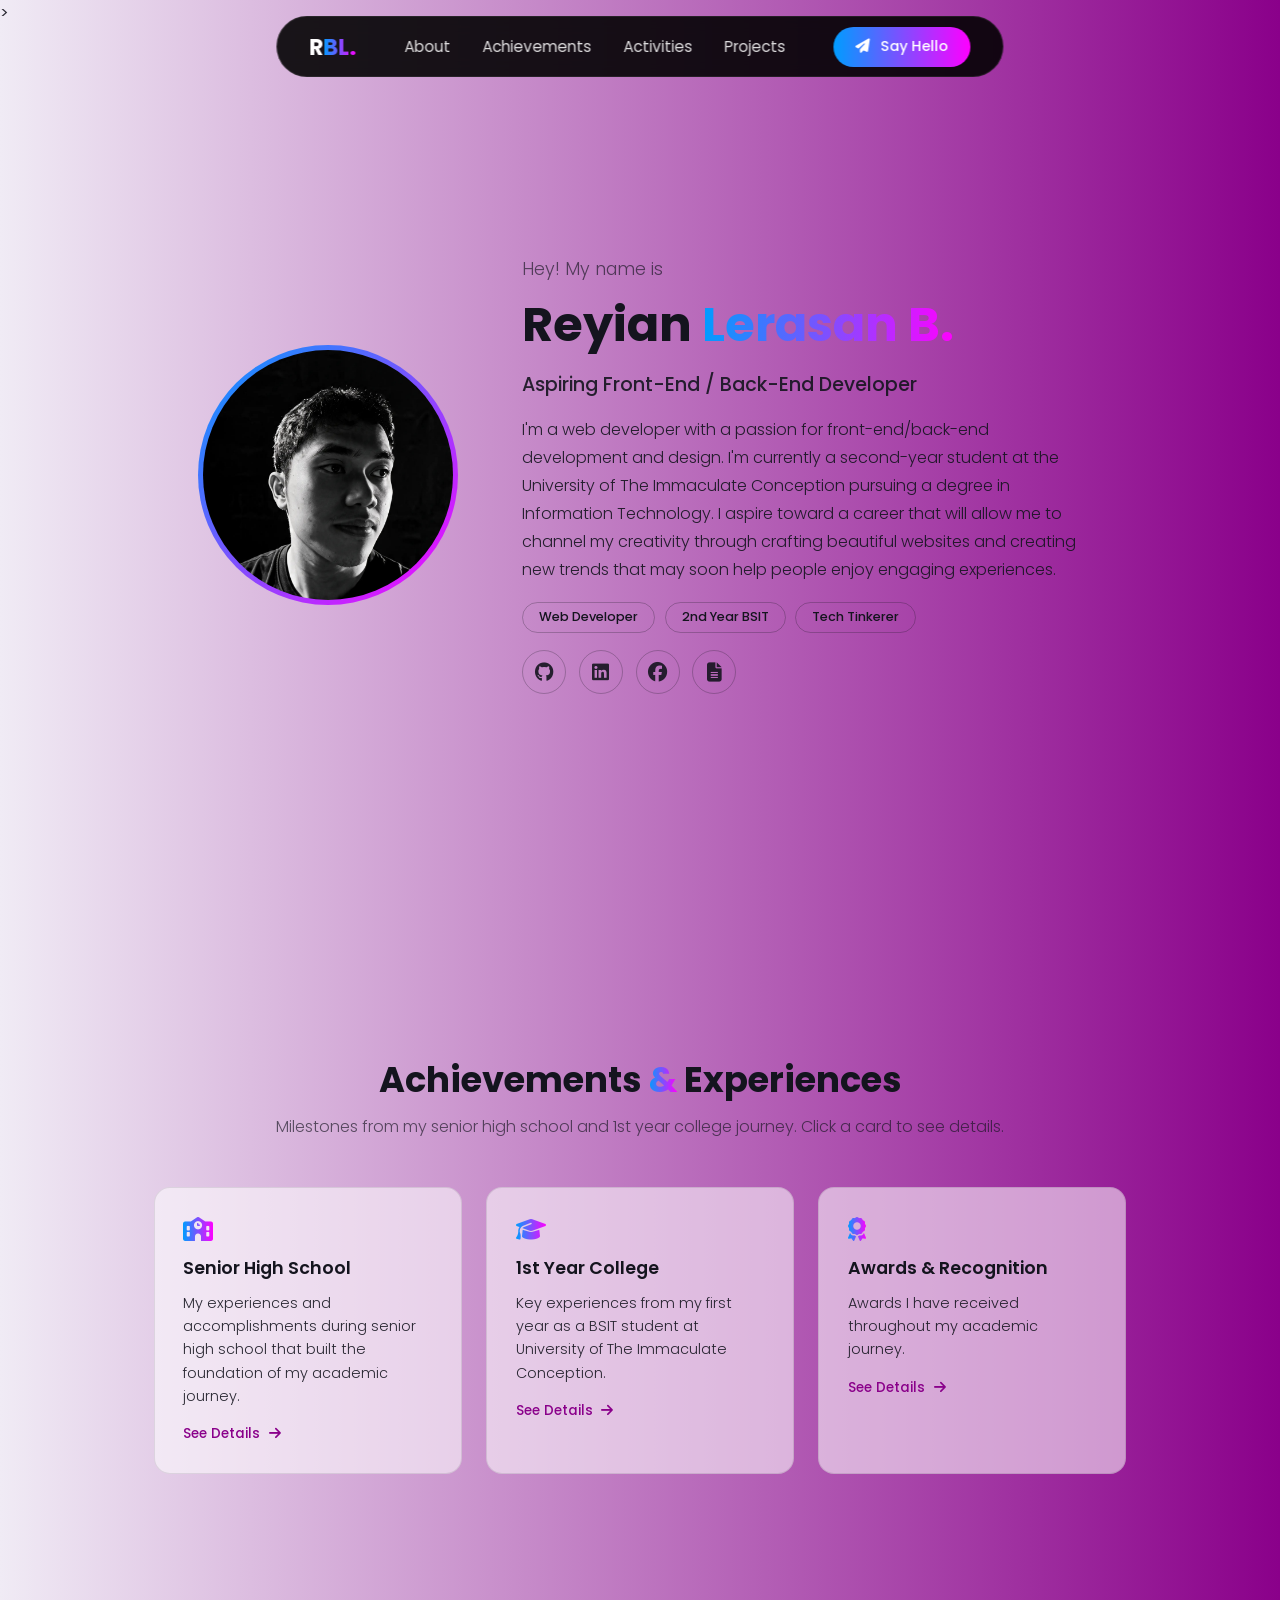
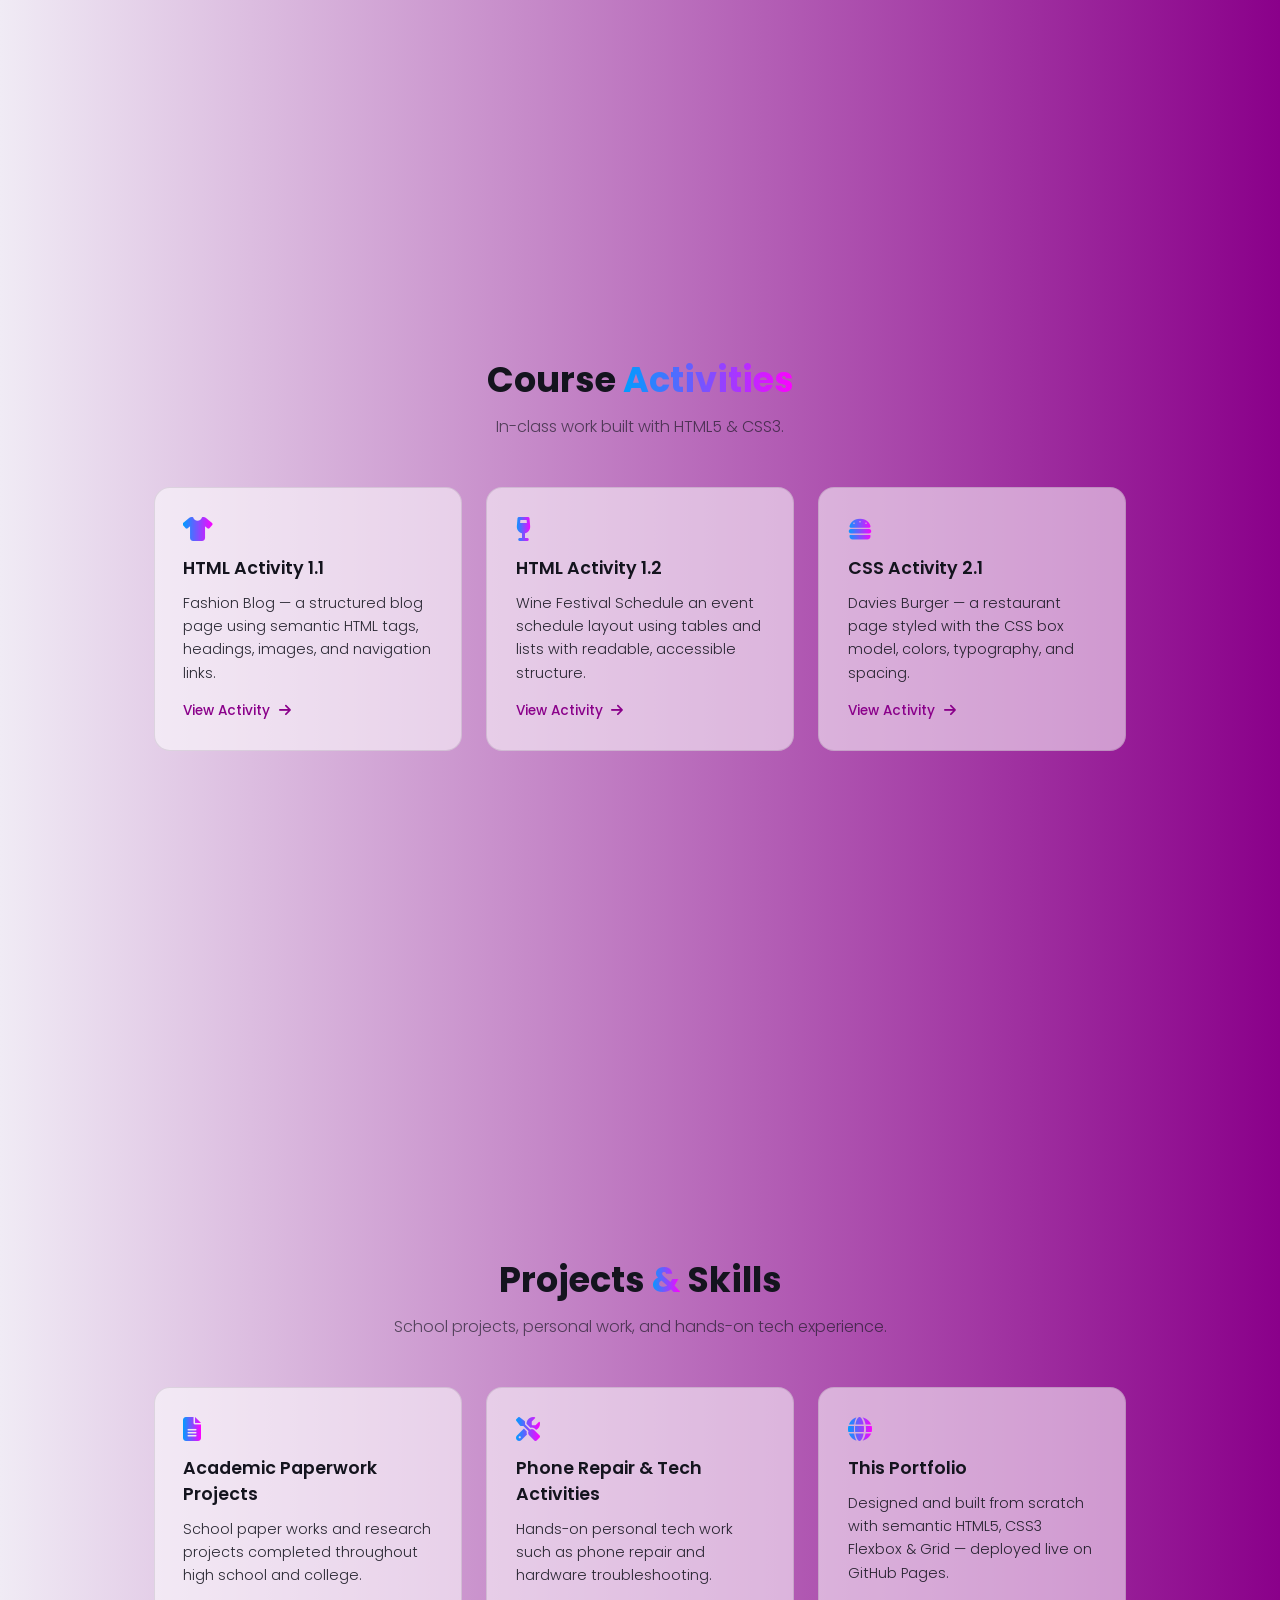
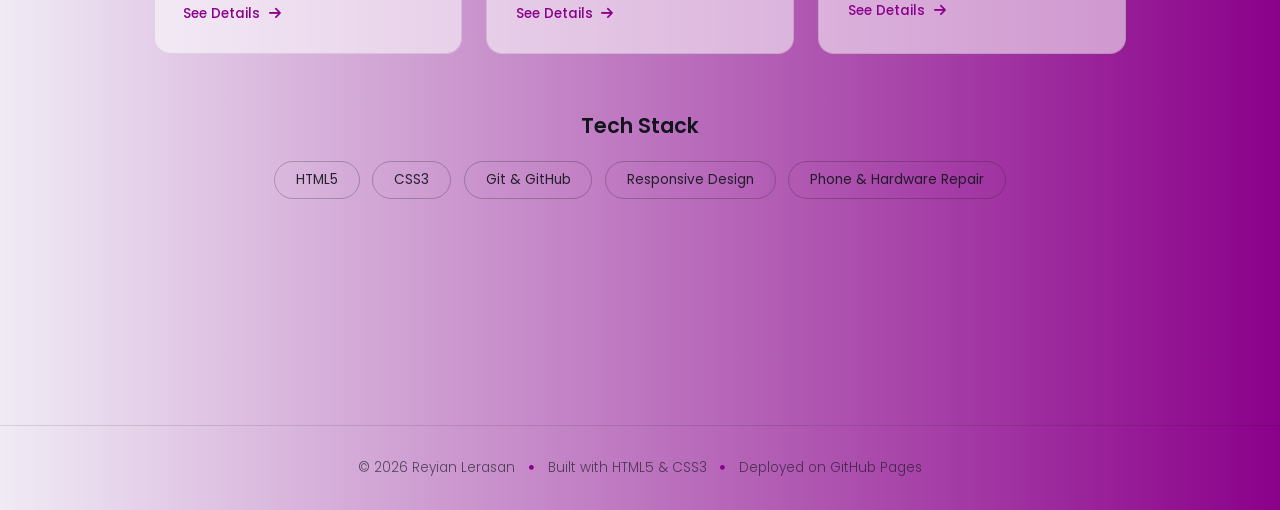
==== commit d6b025aa: "Refactor code structure for improved readability, comments and maintainability" ====
--- a/index.html
+++ b/index.html
@@ -8,7 +8,7 @@
     <meta name="description" content="Personal portfolio of Reyian Lerasan — IT student at University of The Immaculate Conception, aspiring front-end/back-end developer.">
     <title>RBL | Portfolio</title>
     <!-- Google Font: Poppins -->
-    <link rel="preconnect" href="https://fonts.googleapis.com">
+    <link rel="preconnect" href="https://fonts.googleapis.com"> <!-- Tells your browser to open a fast connection to Google's stylesheet server-->>
     <link rel="preconnect" href="https://fonts.gstatic.com" crossorigin>
     <link href="https://fonts.googleapis.com/css2?family=Poppins:wght@300;400;500;600;700&display=swap" rel="stylesheet">
     <!-- Font Awesome 6 (CDN) — provides all icons on this site.
@@ -20,30 +20,13 @@
 
 <!-- ================================================================
          HEADER / NAVIGATION
-         ----------------------------------------------------------------
-         HOW IT WORKS:
-
-         DESKTOP:
-           - The header is one fixed floating pill centered at the top.
-           - Links jump to page sections via #id anchors.
-
-         MOBILE:
-           - 3 line as burger icon
-           - The inline nav list vanishes.
-           - The burger icon appears. Tapping it opens a slide-in
-             drawer from the RIGHT with the same links stacked
-             vertically.
-
-        ================================================================ -->
+ ============================================================== -->
 
     <header class="header">
-        <!-- Logo: RBL -->
-        <a href="#about" class="logo">R<span>LB.</span></a>
-
-        <!-- ========== MOBILE BURGER TOGGLE ==========
-             A hidden checkbox controls the nav on small screens.
-             The label below is the clickable 3-line "burger" icon.
-             On desktop the whole thing is invisible (CSS hides it). -->
+        <!-- Logo: RBL. -->
+        <a href="#about" class="logo">R<span>BL.</span></a>
+
+        <!-- ========== MOBILE BURGER TOGGLE ========== -->
         <input type="checkbox" id="menu-toggle">
         <label for="menu-toggle" class="burger" aria-label="Open navigation menu">
             <span></span>
@@ -57,10 +40,12 @@
                 <li><a href="#achievements">Achievements</a></li>
                 <li><a href="#activities">Activities</a></li>
                 <li><a href="#projects">Projects</a></li>
+                <!-- Drawer-only CTA: visible on mobile since .visit-btn hides -->
+                <li class="nav-cta"><a href="mailto:rlerasan_24000000@uic.edu.ph"><i class="fa-solid fa-paper-plane"></i> Say Hello</a></li>
             </ul>
         </nav>
-        <!-- CTA button — point href to your email, e.g. mailto:you@email.com -->
-        <a href="mailto:rlerasan_24000000.uic.edu.ph" class="visit-btn"><i class="fa-solid fa-paper-plane"></i> Say Hello</a>
+        <!-- CTA button — point href to your email -->
+        <a href="mailto:rlerasan_24000000@uic.edu.ph" class="visit-btn"><i class="fa-solid fa-paper-plane"></i> Say Hello</a>
     </header>
 
     <!-- ================================================================
@@ -92,7 +77,7 @@
                 <!-- ========== SELF-PROCLAMATION BADGES ========== -->
                 <ul class="badges">
                     <li>Web Developer</li>
-                    <li>IT Student</li>
+                    <li>2nd Year BSIT</li>
                     <li>Tech Tinkerer</li>
                 </ul>
 
@@ -100,7 +85,10 @@
                 <div class="socials">
                     <a href="https://github.com/LerasanReyian" target="_blank" rel="noopener" aria-label="GitHub"><i class="fa-brands fa-github"></i></a>
                     <a href="https://www.linkedin.com/in/lerasan-b0b563327/" target="_blank" rel="noopener" aria-label="LinkedIn"><i class="fa-brands fa-linkedin"></i></a>
-                    <a href="https://www.facebook.com/" target="_blank" rel="noopener" aria-label="Facebook"><i class="fa-brands fa-facebook"></i></a>
+                    <a href="https://www.facebook.com/reyian.lerasan" target="_blank" rel="noopener" aria-label="Facebook"><i class="fa-brands fa-facebook"></i></a>
+                    <!-- CV icon — opens the PDF in a new tab (browsers render
+                         PDFs inline). Uses the fa-file-lines icon. -->
+                    <a href="system/CV.pdf" target="_blank" rel="noopener" aria-label="View CV (PDF)"><i class="fa-solid fa-file-lines"></i></a>
                 </div>
             </div>
         </div>
@@ -181,9 +169,7 @@
         </div>
     </section>
 
-    <!-- ================================================================
-        PROJECTS & SKILLS SECTION
-         ================================================================ -->
+    <!-- ========== PROJECTS & SKILLS SECTION ========== -->
     <section id="projects">
         <h2 class="section-title">Projects <span>&amp;</span> Skills</h2>
         <p class="section-sub">School projects, personal work, and hands-on tech experience.</p>
@@ -231,7 +217,7 @@
     </section>
 
     <!-- ========== FOOTER ==========
-         EDIT: Update the name/year. -->
+          Update the name/year. -->
     <footer class="footer">
         <p>&copy; 2026 Reyian Lerasan <i class="fa-solid fa-circle footer-dot"></i> Built with HTML5 &amp; CSS3 <i class="fa-solid fa-circle footer-dot"></i> Deployed on GitHub Pages</p>
     </footer>
--- a/style.css
+++ b/style.css
@@ -31,7 +31,7 @@
 }
 
 /* ========== TEXT SELECTION HIGHLIGHT ==========
-   EDIT: was the default browser blue — now warm yellow as requested. */
+   was the default browser blue — now warm yellow  */
 ::selection {
     background: rgb(255, 213, 74); /* yellow highlight */
     color: #14141e;                /* dark text stays readable on yellow */
@@ -167,7 +167,7 @@
     font-weight: 300;
 }
 
-/* ========== A. ABOUT ME (Hero) ========== */
+/* ========== ABOUT ME (Hero) ========== */
 /* Two-column hero: photo | intro text — FLEXBOX */
 .about {
     display: flex;
@@ -185,7 +185,7 @@
 
 /* ========== PROFILE PHOTO ==========
    Circular frame with gradient ring.
-   EDIT: change width/height to resize the photo. */
+   Change width/height to resize the photo. */
 .profile-img {
     width: 260px;
     height: 260px;
@@ -219,7 +219,7 @@
 }
 
 .name span {
-    background: linear-gradient(to right, rgb(255, 0, 255), rgb(0, 157, 255));
+    background: linear-gradient(to right, rgb(0, 157, 255), rgb(255, 0, 255));
     background-clip: text;
     -webkit-background-clip: text;
     color: transparent;
@@ -239,8 +239,7 @@
     color: var(--text);
 }
 
-/* ========== SELF-PROCLAMATION BADGES ==========
-   (like Brittany Chiang's "TL;DR" chips) */
+/* ========== SELF-PROCLAMATION BADGES ========== */
 .badges {
     display: flex;             /* FLEXBOX */
     flex-wrap: wrap;
@@ -335,7 +334,7 @@
     background: linear-gradient(105deg,
                 rgba(255, 255, 255, 0.08) 0%,
                 rgba(255, 255, 255, 0.45) 50%,
-                rgba(255, 255, 255, 0.08) 100%);
+                rgba(255, 255, 255, 0.08) 100%); /*ang 100% kay ang gradient stop. It tells the browser that this specific white color should be reached exactly at the 100% mark (the very end) of the gradient transition.*/
     transform: skewX(-18deg);
     opacity: 0;
     pointer-events: none;
@@ -378,9 +377,7 @@
     gap: 1.5rem;
 }
 
-/* Individual card. EDIT: change background/border to re-theme cards.
-   Cards may be <article> or <a> elements — display:block + color:inherit
-   keeps anchor-cards looking identical to article-cards. */
+/* Individual card. */
 .card {
     display: block;
     color: inherit;
@@ -422,13 +419,7 @@
     color: var(--text);
 }
 
-/* "See Details" / "View ..." hint inside cards.
-   ----------------------------------------------------------------
-   NOTE (per request): this element has NO liquid glass effect.
-   Liquid glass = the moving light stripe (::after sheen) + blur
-   (backdrop-filter) + purple glow box-shadow. .card-link appears
-   in NONE of those rule groups, so hovering it only changes its
-   text color — nothing else moves, glows, or shines. */
+/* "See Details"  */
 .card-link {
     display: inline-block;  /* lets margin-top push it below the <p> while keeping it text-sized */
     margin-top: 1rem;
@@ -515,7 +506,7 @@
    Long-form content blocks that cards on index.html link to.
    ================================================================ */
 .page-detail {
-    max-width: 820px;
+    max-width: 980px; /* wider column so the carousel frame spreads out */
     margin: 0 auto;
 }
 
@@ -524,7 +515,7 @@
     background: var(--card-bg);
     border: 1px solid var(--card-border);
     border-radius: 1rem;
-    padding: 2rem;
+    padding: 1.4rem 1.2rem; /* slimmer padding — gives the carousel frame more room */
     margin-bottom: 1.5rem;
     transition: 0.3s ease-in-out;
 }
@@ -623,11 +614,15 @@
     /* Hero: shrink the photo and gap on smaller screens */
     .about-container { gap: 2.5rem; }
     .profile-img { width: 200px; height: 200px; }
+
+    /* Detail pages center their narrower content column naturally */
+    .page-detail { padding-left: 4%; padding-right: 4%; }
 }
 
 /* ---- Default: hidden on desktop ---- */
 #menu-toggle,
-.burger { display: none; }
+.burger,
+.nav-cta { display: none; }
 
 /* ============================================================
    MOBILE NAV — hamburger replaces the inline capsule nav
@@ -765,6 +760,13 @@
         text-align: center;
     }
 
+    /* Badges, buttons and socials re-center under the stacked hero */
+    .badges,
+    .socials,
+    .btn-group {
+        justify-content: center;
+    }
+
     .name { font-size: 2.2rem; }
     .section-title { font-size: 1.8rem; }
 
@@ -772,11 +774,39 @@
         flex-wrap: wrap;
         justify-content: center;
     }
+
+    /* ---- Detail pages & carousel on tablets/phones ---------- */
+    .page-detail { padding-left: 3%; padding-right: 3%; }
+    .detail-block { padding: 1.1rem 0.9rem; }
+
+    /* Even taller than 4:3 so the carousel dominates phone screens */
+    .carousel-viewport { aspect-ratio: 4 / 3; }
+
+    .slide-caption { padding: 0.8rem 1rem; }
+
+    /* CTA button inside the slide-in drawer (hidden on desktop) */
+    .nav-cta {
+        display: block;
+        margin-top: 1rem;
+        border-bottom: none;
+    }
+
+    .nav-cta a {
+        display: flex !important;
+        align-items: center;
+        justify-content: center;
+        gap: 0.5rem;
+        padding: 0.75rem 1rem !important;
+        border-radius: 3rem;
+        font-weight: 500;
+        color: white !important;
+        background: linear-gradient(to right, rgb(0, 157, 255), rgb(255, 0, 255));
+    }
 }
 
 /* ================================================================
    DARK THEME — automatic via system/browser preference.
-   No JavaScript needed: @media (prefers-color-scheme: dark).
+    @media (prefers-color-scheme: dark).
    The purple brand accent carries over to dark.
    ================================================================ */
 @media (prefers-color-scheme: dark) {
@@ -811,31 +841,37 @@
 
 /* Phones */
 @media (max-width: 480px) {
+    /* Tighter side padding so content uses the full small screen */
+    section { padding: 6rem 16px; }
+    .footer { padding: 2rem 16px; }
+
     .profile-img { width: 160px; height: 160px; }
     .name { font-size: 1.8rem; }
     .tagline { font-size: 1rem; }
     .bio { font-size: 0.9rem; }
 
+    /* Slightly smaller logo so the pill header never overflows */
+    .logo { font-size: 1.2rem; }
+
+    /* Cards go full-width and a bit tighter */
+    .card-grid { grid-template-columns: 1fr; }
+    .card { padding: 1.4rem; }
+
+    /* Detail pages: very compact blocks — carousel frame takes over */
+    .page-detail { padding-left: 10px; padding-right: 10px; }
+    .detail-block { padding: 0.9rem 0.6rem; }
+    .carousel { margin-top: 1.1rem; }
+    .carousel-viewport { aspect-ratio: 3 / 4; }
+    .slide-caption { padding: 0.7rem 0.85rem; }
+    .slide-title-row .slide-label-text { font-size: 0.85rem; }
+    .slide-description { font-size: 0.75rem; }
+
     /* Hide the CTA button to keep the mobile nav compact */
     .visit-btn { display: none; }
 }
 
 /* ================================================================
-   CSS-ONLY CAROUSEL  (radio-button trick — no JavaScript)
-
-   ----------------------------------------------------------------
-   HOW IT WORKS:
-   - Hidden <input type="radio"> buttons track the current slide.
-   - .carousel-track is a flex row N-times wider than the frame.
-   - #c-N:checked shifts the track left to reveal that slide.
-   - Clicking a slide label (img + caption) jumps to the next slide.
-
-   TO ADD ANOTHER SLIDE (e.g. a 3rd):
-   1.   Add <input type="radio" name="shs-carousel" id="shs-3">
-        next to the existing radios in the HTML for that section.
-   2.   Update the width rule: width: 200% -> 300% for that
-        section's #ids.
-   3.   Add a new slide <label class="slide" for="shs-1"> (loops).
+   CSS-ONLY CAROUSEL 
    ================================================================ */
 
 /* Radio inputs are invisible and never clicked directly */
@@ -857,6 +893,9 @@
 .carousel-viewport {
     overflow: hidden;
     border-radius: 0.75rem;
+    /* Fixed 16:9 frame on desktop — portrait (9:16) photos are
+       centered and cover-cropped instead of stretching the page */
+    aspect-ratio: 16 / 9;
 }
 
 /* ---- Default: 2 slides (the most common case) ----------------
@@ -879,6 +918,7 @@
 
 .carousel-track {
     display: flex;
+    height: 100%; /* fills the aspect-ratio frame of the viewport */
     transition: transform 0.55s var(--liquid-ease);
 }
 
@@ -906,6 +946,7 @@
 .slide {
     position: relative;
     width: 100%;
+    height: 100%; /* matches the fixed viewport frame */
     flex-shrink: 0;
     cursor: pointer;
     border-radius: 0.75rem;
@@ -914,6 +955,8 @@
 
 .slide img {
     width: 100%;
+    height: 100%;        /* fill the fixed 16:9 / portrait frame */
+    object-fit: cover;   /* crops 16:9 or 9:16 sources cleanly */
     display: block;
     border-radius: 0.75rem;
     transition: transform 0.6s var(--liquid-ease);
@@ -922,6 +965,101 @@
 /* Slight zoom on the active slide */
 input:checked ~ .carousel-viewport .carousel-track .slide img {
     transform: scale(1.02);
+}
+
+/* Fallback tile when a slide image is missing/broken:
+   brand-tinted placeholder keeps the frame filled with the caption readable */
+.slide img:not([src]),
+.slide img[src=""] {
+    background: linear-gradient(135deg, rgba(138, 0, 138, 0.25), rgba(0, 157, 255, 0.15));
+}
+
+/* ================================================================
+   LIGHTBOX — full-screen photo zoom (:target trick)
+   ================================================================ */
+.slide-zoom {
+    display: block;
+    width: 100%;
+    height: 100%;
+    cursor: zoom-in;
+}
+
+.lightbox {
+    position: fixed;
+    inset: 0;
+    z-index: 3000;
+    display: flex;
+    align-items: center;
+    justify-content: center;
+    padding: 4vh 4vw;
+    opacity: 0;
+    visibility: hidden;
+    pointer-events: none;
+    transition: opacity 0.45s var(--liquid-ease),
+                visibility 0.45s var(--liquid-ease);
+}
+
+/* Open state */
+.lightbox:target {
+    opacity: 1;
+    visibility: visible;
+    pointer-events: auto;
+}
+
+/* Dimmed, blurred backdrop — clicking it closes the popup */
+.lightbox-backdrop {
+    position: absolute;
+    inset: 0;
+    background: rgba(10, 8, 14, 0.82);
+    backdrop-filter: blur(10px);
+    -webkit-backdrop-filter: blur(10px);
+    cursor: zoom-out;
+}
+
+/* The enlarged photo — full image visible (contain, never cropped) */
+.lightbox-img {
+    position: relative;
+    max-width: min(1100px, 94vw);
+    max-height: 88vh;
+    width: auto;
+    height: auto;
+    object-fit: contain;
+    border-radius: 1rem;
+    box-shadow: 0 24px 80px rgba(0, 0, 0, 0.55),
+                0 0 0 1px rgba(255, 255, 255, 0.12),
+                0 0 60px rgba(200, 60, 200, 0.25);
+    /* cinematic enter: rises + grows into place */
+    transform: scale(0.82) translateY(30px);
+    transition: transform 0.5s var(--liquid-ease);
+}
+
+.lightbox:target .lightbox-img {
+    transform: scale(1) translateY(0);
+}
+
+/* Close (X) button pinned to the top-right corner */
+.lightbox-close {
+    position: absolute;
+    top: 1.2rem;
+    right: 1.2rem;
+    z-index: 2;
+    display: flex;
+    align-items: center;
+    justify-content: center;
+    width: 46px;
+    height: 46px;
+    border-radius: 50%;
+    color: white;
+    font-size: 1.1rem;
+    background: rgba(255, 255, 255, 0.10);
+    border: 1px solid rgba(255, 255, 255, 0.22);
+    transition: transform 0.35s var(--liquid-ease),
+                background 0.35s var(--liquid-ease);
+}
+
+.lightbox-close:hover {
+    background: rgba(255, 255, 255, 0.22);
+    transform: rotate(90deg) scale(1.08);
 }
 
 /* Caption + description under the slide image */
@@ -969,7 +1107,7 @@
 }
 
 /* ================================================================
-   CINEMATIC LIQUID GLASS EFFECTS  (pure CSS — no JavaScript)
+   CINEMATIC LIQUID GLASS EFFECTS 
    ----------------------------------------------------------------
    Hovering text/buttons/cards triggers an Apple-style "liquid
    glass" moment: a glossy sweep of light passes across the
@@ -1065,7 +1203,7 @@
 }
 
 /* ================================================================
-   3)  SUBTLE HOVERS (not glass) — nav, links, chips kept simple
+    SUBTLE HOVERS (not glass) — nav, links, chips kept simple
    ================================================================ */
 
 /* Nav capsules: keep only the underline reveal */
@@ -1085,14 +1223,7 @@
 
 .nav-list a:hover::before { width: 100%; }
 
-/* "See Details" / "View Activity" — color pop only.
-   ----------------------------------------------------------------
-   SIMPLE & PLAIN (per request): hovering a .card-link ONLY fades
-   its text color from the purple accent to bright blue. It gets:
-     - NO glass sheen (::after stripe)   -> not in the sheen rule
-     - NO blur / glow / lift             -> not in the glass rule
-     - NO press squish                   -> not in the :active rule
-   Note the plain "ease" curve instead of var(--liquid-ease). */
+/* "See Details" / "View Activity" — color pop only */
 .card-link {
     transition: color 0.3s ease; /* only the 'color' property animates */
 }
@@ -1125,7 +1256,7 @@
 }
 
 /* ================================================================
-    4)  PRESS FEEDBACK — deep press "squishes" like liquid
+     PRESS FEEDBACK — deep press "squishes" like liquid
     ================================================================
 
     NOTE: .card-link is intentionally ABSENT from the :active
@@ -1144,7 +1275,7 @@
 }
 
 /* ================================================================
-   5)  CARDS & DETAIL BLOCKS — bigger cinematic moment
+   CARDS & DETAIL BLOCKS — bigger cinematic moment
    ================================================================ */
 .card:hover,
 .detail-block:hover {
@@ -1159,7 +1290,7 @@
 }
 
 /* ================================================================
-   6)  PROFILE PHOTO — slow glassy zoom + blossom glow
+   PROFILE PHOTO — slow glassy zoom + blossom glow
    ================================================================ */
 .profile-img {
     transition: transform 0.6s var(--liquid-ease),
@@ -1174,7 +1305,7 @@
 }
 
 /* ================================================================
-   7)  DARK THEME VARIANTS — deeper glass, softer glows
+    DARK THEME VARIANTS — deeper glass, softer glows
    ================================================================ */
 @media (prefers-color-scheme: dark) {
     .card:hover,
@@ -1198,7 +1329,7 @@
 }
 
 /* ================================================================
-   8)  ACCESSIBILITY — focus ring + reduced motion
+    ACCESSIBILITY — focus ring + reduced motion
    ================================================================ */
 :focus-visible {
     outline: 2px solid var(--accent);
@@ -1214,3 +1345,552 @@
         --glass-sheen-speed: 0.01ms;
     }
 }
+
+/* ================================================================
+   DETAIL-PAGE SHELL  (achievements.html & projects.html)
+   ----------------------------------------------------------------
+   Scoped under the .shell container so these rules only apply to
+   the two sidebar-layout detail pages and never touch index.html,
+   whose tokens/layout live above. Both detail pages share one
+   document so any re-theme happens here once.
+
+   HOW TO USE: keep the pages' <link rel="stylesheet" href="style.css">
+   tag; there is NO inline <style> on those pages anymore.
+   ================================================================ */
+
+/* ---- 1) Scoped design tokens ----------------------------------
+   These cascade down from .shell and OVERRIDE the global :root
+   colors for anything inside the detail-page layout. --accent is
+   the single brand color: change it once here and the whole
+   detail-page theme (sidebar, chips, links, modals) follows. */
+.shell {
+    --accent:        #b04fd8;
+    --accent-soft:   rgba(176, 79, 216, 0.12);
+    --bg:            #0d0a14;
+    --sidebar-bg:    #141020;
+    --surface:       #1a1428;
+    --line:          rgba(176, 79, 216, 0.18);
+    --text-strong:   #eeeaf6;
+    --text:          #b8b0c8;
+    --text-dim:      #6f6684;
+    --font:          'Inter', system-ui, -apple-system, sans-serif;
+    --radius:        12px;
+    --ease:          cubic-bezier(0.22, 1, 0.36, 1);
+
+    /* Dark surface behind everything, readable text */
+    background: var(--bg);
+    color: var(--text);
+    line-height: 1.6;
+    -webkit-font-smoothing: antialiased;
+
+    /* ---- 2) Two-column grid: fixed left sidebar + fluid right column */
+    display: grid;
+    max-width: 1100px;
+    margin: 0 auto;
+    min-height: 100vh;
+    grid-template-columns: 320px 1fr;
+    gap: 80px;
+    padding: 0 40px;
+}
+
+/* Body gets the same dark surface + Inter font on detail pages only,
+   using :has() so index.html (no .shell) never matches. Tokens are
+   declared directly on body because var()s don't inherit, only their
+   resolved values do. */
+body:has(.shell){
+    --accent:        #b04fd8;
+    --accent-soft:   rgba(176, 79, 216, 0.12);
+    --bg:            #0d0a14;
+    --sidebar-bg:    #141020;
+    --surface:       #1a1428;
+    --line:          rgba(176, 79, 216, 0.18);
+    --text-strong:   #eeeaf6;
+    --text:          #b8b0c8;
+    --text-dim:      #6f6684;
+    --font:          'Inter', system-ui, -apple-system, sans-serif;
+    --radius:        12px;
+    --ease:          cubic-bezier(0.22, 1, 0.36, 1);
+
+    background: var(--bg);
+    color: var(--text);
+    font-family: var(--font);
+}
+
+.shell a{ color: inherit; }
+.shell ul{ list-style: none; }
+
+/* ---- 3) LEFT SIDEBAR — identity block (sticky on desktop) ------ */
+.shell .sidebar{
+    position: sticky;
+    top: 0;
+    height: 100vh;
+    padding: 80px 0;
+    display: flex;
+    flex-direction: column;
+    justify-content: space-between;
+    background: var(--sidebar-bg);
+    box-shadow: 1px 0 0 var(--line); /* slim accent edge line */
+}
+.shell .sidebar-inner{ padding: 0 32px; }
+
+/* Profile photo — circular crop with the blue→magenta gradient ring,
+   same treatment as the About page photo */
+.shell .profile-img{
+    width: 96px; height: 96px;
+    border-radius: 50%;
+    object-fit: cover;
+    display: block;
+    margin-bottom: 24px;
+    padding: 3px;
+    background: linear-gradient(135deg, rgb(0, 157, 255), rgb(255, 0, 255));
+}
+.shell .profile-name{
+    font-size: 26px; font-weight: 700;
+    color: var(--text-strong);
+    letter-spacing: -0.02em; line-height: 1.2;
+}
+.shell .profile-role{
+    font-size: 17px; font-weight: 500;
+    color: var(--accent);               /* role shown in brand color */
+    margin-top: 6px;
+}
+.shell .profile-tag{
+    font-size: 14px; margin-top: 14px;
+    font-weight: 300; max-width: 260px;
+}
+
+/* Side navigation: anchor links with a growing line indicator */
+.shell .side-nav{ margin-top: 48px; }
+/* Each nav link is wrapped in a <label> that closes the drawer;
+   the label is invisible and takes no space of its own */
+.shell .side-nav label{ display: contents; }
+.shell .side-nav a{
+    display: flex; align-items: center; gap: 12px;
+    padding: 10px 0;
+    font-size: 12px; font-weight: 600;
+    letter-spacing: 0.12em; text-transform: uppercase;
+    color: var(--text-dim);
+    transition: color .3s var(--ease);
+}
+/* Growing line marks the current section */
+.shell .side-nav a::before{
+    content: '';
+    width: 24px; height: 2px;
+    background: var(--text-dim);
+    transition: width .3s var(--ease), background .3s var(--ease);
+}
+.shell .side-nav a:hover,
+.shell .side-nav a.active{ color: var(--text-strong); }
+.shell .side-nav a:hover::before,
+.shell .side-nav a.active::before{ width: 48px; background: var(--accent); }
+
+/* Social row pinned to the bottom of the sidebar */
+.shell .side-socials{ display: flex; gap: 18px; padding: 0 32px; }
+.shell .side-socials a{ color: var(--text-dim); font-size: 20px; transition: .3s; }
+.shell .side-socials a:hover{ color: var(--accent); transform: translateY(-2px); }
+
+/* ---- 4) RIGHT CONTENT COLUMN ----------------------------------- */
+.shell .content{ padding: 80px 0 120px; }
+.shell .section{ margin-bottom: 110px; scroll-margin-top: 60px; }
+
+.shell .section h2{
+    font-size: 13px; font-weight: 700;
+    letter-spacing: 0.16em; text-transform: uppercase;
+    color: var(--text-strong);
+    margin-bottom: 36px;
+    display: flex; align-items: center; gap: 16px;
+}
+.shell .section h2::after{ content: ''; flex: 1; height: 1px; background: var(--line); }
+
+/* ---- 5a) ACHIEVEMENTS — experience-style rows (date | body) ----- */
+.shell .xp-item{
+    position: relative;
+    display: grid;
+    grid-template-columns: 140px 1fr;
+    gap: 24px;
+    padding: 22px 24px;
+    margin: 0 -24px;             /* bleed so the hover fills the whole row */
+    border-radius: var(--radius);
+    cursor: pointer;
+    scroll-margin-top: 80px;     /* deep-links (#shs etc.) clear the top */
+    transition: background .35s var(--ease), box-shadow .35s var(--ease);
+}
+.shell .xp-item:hover{
+    background: var(--accent-soft);
+    box-shadow: inset 0 1px 0 var(--line);
+}
+.shell .xp-item:hover .xp-role{ color: var(--accent); }
+
+.shell .xp-date{
+    font-size: 12px; font-weight: 500;
+    color: var(--text-dim);
+    padding-top: 3px;
+    white-space: nowrap;
+}
+.shell .xp-role{
+    font-size: 17px; font-weight: 600;
+    color: var(--text-strong);
+    transition: color .3s;
+}
+.shell .xp-org{ font-size: 14px; font-weight: 500; color: var(--text); }
+.shell .xp-desc{ font-size: 14px; margin-top: 8px; max-width: 540px; }
+
+/* Small thumbnail inside an .xp-item row — sits in the middle grid
+   track (between the date and the text body) for attachment rows
+   like certificates. Fixed size so the row layout stays stable. */
+.shell .xp-img{
+    width: 72px;
+    height: 54px;
+    object-fit: cover;
+    border-radius: 8px;
+    background: var(--accent-soft);
+    display: block;
+}
+
+/* "View" hint appears on hover so users know a photo pops up.
+   Two positions because achievements rows and project cards pad
+   differently; the card version anchors closer to the corner.
+   pointer-events:none lets clicks fall through to any real link
+   underneath instead of the hint eating them. */
+.shell .xp-view{
+    position: absolute; top: 22px; right: 24px;
+    font-size: 11px; font-weight: 600; letter-spacing: 0.1em;
+    text-transform: uppercase; color: var(--accent);
+    opacity: 0; transform: translateX(-6px);
+    transition: .3s var(--ease);
+    pointer-events: none;
+}
+.shell .xp-item:hover .xp-view{ opacity: 1; transform: none; }
+
+/* ---- 5b) PROJECTS — cards with thumbnails ----------------------
+   (only projects.html uses these; ignored elsewhere) */
+.shell .proj-grid{ display: grid; gap: 20px; }
+.shell .proj-card{
+    position: relative;
+    display: grid;
+    grid-template-columns: 160px 1fr;
+    gap: 20px;
+    padding: 20px;
+    border-radius: var(--radius);
+    background: var(--surface);
+    border: 1px solid transparent;
+    cursor: pointer;
+    scroll-margin-top: 80px;
+    transition: .35s var(--ease);
+}
+.shell .proj-card:hover{
+    border-color: var(--line);
+    transform: translateY(-3px);
+    box-shadow: 0 12px 40px rgba(0, 0, 0, 0.4);
+}
+.shell .proj-card .xp-view{
+    top: 16px; right: 16px;        /* tighter corner */
+}
+.shell .proj-card:hover .xp-view{ opacity: 1; transform: none; }
+
+/* Real View link (sibling of .xp-link) — sits ON TOP of the decorative
+   hint so it actually receives clicks. Only styled when it's an <a>. */
+.shell .proj-card a.xp-view{
+    position: absolute;
+    top: 16px; right: 16px;
+    z-index: 5;                    /* above the card's stretch anchor */
+    pointer-events: auto;
+    color: var(--accent);
+    font-size: 11px; font-weight: 600;
+    letter-spacing: 0.1em; text-transform: uppercase;
+    padding: 4px 10px;
+    border: 1px solid var(--line);
+    border-radius: 999px;
+    background: var(--bg);
+    transition: .25s var(--ease);
+}
+.shell .proj-card a.xp-view:hover{
+    background: var(--accent-soft);
+    border-color: var(--accent);
+}
+.shell .proj-card img{
+    width: 160px; height: 110px;
+    object-fit: cover;
+    border-radius: 8px;
+    background: var(--accent-soft);  /* placeholder tint while loading */
+}
+.shell .proj-card h3{
+    font-size: 16px; font-weight: 600; color: var(--text-strong);
+    transition: color .3s;
+}
+.shell .proj-card:hover h3{ color: var(--accent); }
+.shell .proj-card p{ font-size: 13px; margin-top: 6px; }
+
+/* Tag chips (shared by achievements, projects and skills sections) */
+.shell .xp-tags{ display: flex; flex-wrap: wrap; gap: 8px; margin-top: 14px; }
+.shell .xp-tags li{
+    font-size: 12px; font-weight: 500;
+    color: var(--accent);
+    background: var(--accent-soft);
+    padding: 4px 12px;
+    border-radius: 999px;
+}
+
+/* Slightly wider gap for the standalone Skills chip list */
+.shell .xp-tags--wide{ gap: 10px; }
+
+/* Page footer note at the bottom of the detail pages */
+.shell .page-footer-note{
+    font-size: 12px;
+    color: var(--text-dim);
+    margin-top: 60px;
+}
+
+/* ---- 6) MODAL — CSS-only full-screen image popup (:target) ------
+   Each clickable item links to #zoom-X, whose :target shows the
+   matching .modal. Backdrop and × link to #_ (nonexistent id) to
+   clear :target and close without a page jump. */
+.shell .xp-link{ display: contents; }   /* anchor wraps the whole card/row */
+
+.shell .modal{
+    position: fixed; inset: 0; z-index: 300;
+    display: flex; align-items: center; justify-content: center;
+    padding: 5vh 5vw;
+    opacity: 0; visibility: hidden; pointer-events: none;
+    transition: opacity .4s var(--ease), visibility .4s var(--ease);
+}
+.shell .modal:target{ opacity: 1; visibility: visible; pointer-events: auto; }
+
+.shell .modal-backdrop{
+    position: absolute; inset: 0;
+    background: rgba(8, 6, 14, 0.85);
+    backdrop-filter: blur(10px);
+    -webkit-backdrop-filter: blur(10px);
+}
+
+.shell .modal-figure{
+    position: relative;             /* sit above the backdrop */
+    max-width: 900px; width: 100%;
+    transform: scale(0.92) translateY(20px);
+    transition: transform .5s var(--ease);
+}
+.shell .modal:target .modal-figure{ transform: none; }
+
+.shell .modal-img{
+    width: 100%; max-height: 78vh;
+    object-fit: contain;            /* whole photo visible, never cropped */
+    border-radius: var(--radius);
+    display: block;
+    box-shadow: 0 30px 90px rgba(0, 0, 0, 0.6),
+                0 0 0 1px var(--line),
+                0 0 80px var(--accent-soft);
+}
+.shell .modal-caption{
+    margin-top: 16px; text-align: center;
+    font-size: 14px; color: var(--text);
+}
+.shell .modal-close{
+    position: absolute; top: 20px; right: 20px;
+    display: flex; align-items: center; justify-content: center;
+    width: 46px; height: 46px;
+    border-radius: 50%;
+    border: 1px solid var(--line);
+    background: rgba(255, 255, 255, 0.06);
+    color: var(--text-strong);
+    font-size: 18px;
+    transition: .3s var(--ease);
+}
+.shell .modal-close:hover{ background: var(--accent); transform: rotate(90deg); }
+
+/* ================================================================
+   MODAL CAROUSEL — multi-photo view inside a modal (CSS-only)
+   ----------------------------------------------------------------
+   HOW IT WORKS:
+   - Hidden <input type="radio"> inputs track which slide is active.
+   - The .car-track is a flex row N-times the viewport width.
+   - #repair-1:checked ~ .car-viewport .car-track shifts the track
+     with transform: translateX() to reveal that slide.
+   - Each slide is a <label> pointing at the NEXT radio, so clicking
+     the photo advances the carousel automatically.
+   ================================================================ */
+
+/* Radios are invisible and never clicked directly */
+.shell .modal input[type="radio"]{
+    position: absolute;
+    opacity: 0;
+    pointer-events: none;
+}
+
+/* Carousel frame inside the modal */
+.shell .car-viewport{
+    overflow: hidden;
+    border-radius: var(--radius);
+    width: 100%;
+}
+
+/* The sliding row of slides — width set to N * 100% per photo count.
+   Currently 4 photos → 400%. For 5 photos → 500%, and so on. */
+.shell .car-track{
+    display: flex;             /* FLEXBOX — one row of slides */
+    width: 400%;
+    transition: transform 0.55s var(--ease);
+}
+
+/* Slide offsets — each shift is -(slide number - 1) × 100/N of the track.
+   With 4 photos: 0%, -25%, -50%, -75%. */
+.shell #repair-1:checked ~ .car-viewport .car-track{ transform: translateX(0); }
+.shell #repair-2:checked ~ .car-viewport .car-track{ transform: translateX(-25%); }
+.shell #repair-3:checked ~ .car-viewport .car-track{ transform: translateX(-50%); }
+.shell #repair-4:checked ~ .car-viewport .car-track{ transform: translateX(-75%); }
+
+/* Each slide fills exactly one slot of the viewport */
+.shell .car-slide{
+    width: 25%;                /* = 100 / N percent. 4 photos → 25%. */
+    flex-shrink: 0;
+    cursor: pointer;
+    display: block;
+}
+
+/* Reset the base .modal-img so it fills its slide slot cleanly */
+.shell .car-slide .modal-img{
+    width: 100%;
+    /* Scale portrait phone shots without blowing past the viewport.
+       aspect-ratio keeps the modal frame stable regardless of photo size. */
+    max-height: 62vh;
+    object-fit: contain;
+    border-radius: var(--radius);
+}
+
+/* Slide captions sit *below* the photo inside the slot, not over it */
+.shell .car-slide .modal-caption{
+    margin-top: 10px;
+    font-size: 12px;
+    color: var(--text-dim);
+    /* sitting inside the modal-figure, inherits the modal token scoping */
+}
+
+/* Slight scale-up on the active slide */
+.shell .modal input:checked ~ .car-viewport .car-track .car-slide .modal-img{
+    transform: scale(1.01);
+}
+
+/* ================================================================
+   SHS + COLLEGE CAROUSELS — same pattern as phone-repair,
+   2 photos each (track 200%, slides 50%, offsets 0% / -50%).
+   ================================================================ */
+
+/* SHS track + offsets — 7 photos: track = 700%, each slide = 100/7 % */
+.shell .shs-track{ width: 700%; }
+.shell .shs-track .car-slide{ width: 14.286%; }
+.shell #shs-1:checked ~ .car-viewport .shs-track{ transform: translateX(0); }
+.shell #shs-2:checked ~ .car-viewport .shs-track{ transform: translateX(-14.286%); }
+.shell #shs-3:checked ~ .car-viewport .shs-track{ transform: translateX(-28.571%); }
+.shell #shs-4:checked ~ .car-viewport .shs-track{ transform: translateX(-42.857%); }
+.shell #shs-5:checked ~ .car-viewport .shs-track{ transform: translateX(-57.143%); }
+.shell #shs-6:checked ~ .car-viewport .shs-track{ transform: translateX(-71.429%); }
+.shell #shs-7:checked ~ .car-viewport .shs-track{ transform: translateX(-85.714%); }
+
+
+/* College track + offsets — 6 photos: track = 600%, each slide = 100/6 % */
+.shell .college-track{ width: 600%; }
+.shell .college-track .car-slide{ width: 16.667%; }
+.shell #college-1:checked ~ .car-viewport .college-track{ transform: translateX(0); }
+.shell #college-2:checked ~ .car-viewport .college-track{ transform: translateX(-16.667%); }
+.shell #college-3:checked ~ .car-viewport .college-track{ transform: translateX(-33.333%); }
+.shell #college-4:checked ~ .car-viewport .college-track{ transform: translateX(-50%); }
+.shell #college-5:checked ~ .car-viewport .college-track{ transform: translateX(-66.667%); }
+.shell #college-6:checked ~ .car-viewport .college-track{ transform: translateX(-83.333%); }
+
+
+/* Document download link inside a modal caption — small pill under the
+   caption text, used for .docx/.pdf attachments. The `download` attribute
+   on the <a> is what makes the browser save the file instead of trying
+   to render it; this rule only controls its look. */
+.shell .modal-doc-link{
+    display: inline-flex;
+    align-items: center;
+    gap: 6px;
+    margin-top: 8px;
+    padding: 6px 14px;
+    font-size: 13px;
+    font-weight: 500;
+    color: var(--accent);
+    border: 1px solid var(--line);
+    border-radius: 999px;
+    transition: .25s var(--ease);
+}
+.shell .modal-doc-link:hover{ background: var(--accent-soft); }
+
+/* ---- 7) MOBILE — sidebar becomes a slide-in drawer --------------
+   The checkbox #drawer-toggle holds the drawer state; .burger is its
+   floating label; :checked ~ .sidebar slides it in; .backdrop (an
+   invisible label) closes on tap. All CSS, no JS. */
+
+/* Burger + backdrop: hidden on desktop */
+.shell #drawer-toggle,
+.shell .burger,
+.shell .backdrop{ display: none; }
+
+@media (max-width: 900px){
+    /* Content takes the full width — no empty sidebar column */
+    .shell{ grid-template-columns: 1fr; gap: 0; padding: 0 24px; }
+    .shell .content{ padding: 72px 0 80px; }   /* top pad clears the burger */
+    .shell .xp-item{ grid-template-columns: 1fr; gap: 4px; }
+    .shell .xp-view{ opacity: 1; transform: none; }
+    .shell .proj-card .xp-view{ opacity: 1; transform: none; }
+
+    /* Hidden checkbox that tracks drawer open/closed state */
+    .shell #drawer-toggle{
+        display: block; position: fixed;
+        top: 14px; left: 14px;
+        width: 48px; height: 48px;
+        opacity: 0; z-index: 310;
+        cursor: pointer;
+    }
+
+    /* Floating burger button (visible label of the checkbox) */
+    .shell .burger{
+        display: flex; flex-direction: column;
+        align-items: center; justify-content: center; gap: 5px;
+        position: fixed; top: 14px; left: 14px;
+        width: 48px; height: 48px;
+        border-radius: 12px;
+        background: var(--sidebar-bg);
+        border: 1px solid var(--line);
+        z-index: 300;
+        box-shadow: 0 6px 20px rgba(0, 0, 0, 0.4);
+        transition: .3s var(--ease);
+    }
+    .shell .burger span{
+        display: block; width: 20px; height: 2px;
+        border-radius: 2px;
+        background: var(--text-strong);
+        transition: transform .3s var(--ease), opacity .3s var(--ease);
+    }
+    /* Animate into an X while open */
+    .shell #drawer-toggle:checked ~ .burger span:nth-child(1){ transform: translateY(7px) rotate(45deg); }
+    .shell #drawer-toggle:checked ~ .burger span:nth-child(2){ opacity: 0; }
+    .shell #drawer-toggle:checked ~ .burger span:nth-child(3){ transform: translateY(-7px) rotate(-45deg); }
+
+    /* Sidebar becomes an off-canvas drawer from the left */
+    .shell .sidebar{
+        position: fixed; top: 0; left: 0;
+        width: min(300px, 82vw);
+        height: 100vh; height: 100dvh;   /* dvh: safe under phone URL bars */
+        padding: 64px 0 24px;
+        transform: translateX(-100%);
+        transition: transform .45s var(--ease);
+        z-index: 290;
+        box-shadow: 1px 0 0 var(--line), 24px 0 60px rgba(0, 0, 0, 0.45);
+    }
+    .shell #drawer-toggle:checked ~ .sidebar{ transform: none; }
+    .shell .side-socials{ margin-top: 28px; padding: 0 32px; }
+
+    /* Dim backdrop behind the open drawer (tap to close) */
+    .shell .backdrop{
+        display: block;
+        position: fixed; inset: 0;
+        background: rgba(8, 6, 14, 0.6);
+        backdrop-filter: blur(4px);
+        -webkit-backdrop-filter: blur(4px);
+        opacity: 0; visibility: hidden;
+        transition: opacity .4s var(--ease), visibility .4s var(--ease);
+        z-index: 280;
+    }
+    .shell #drawer-toggle:checked ~ .backdrop{ opacity: 1; visibility: visible; }
+}
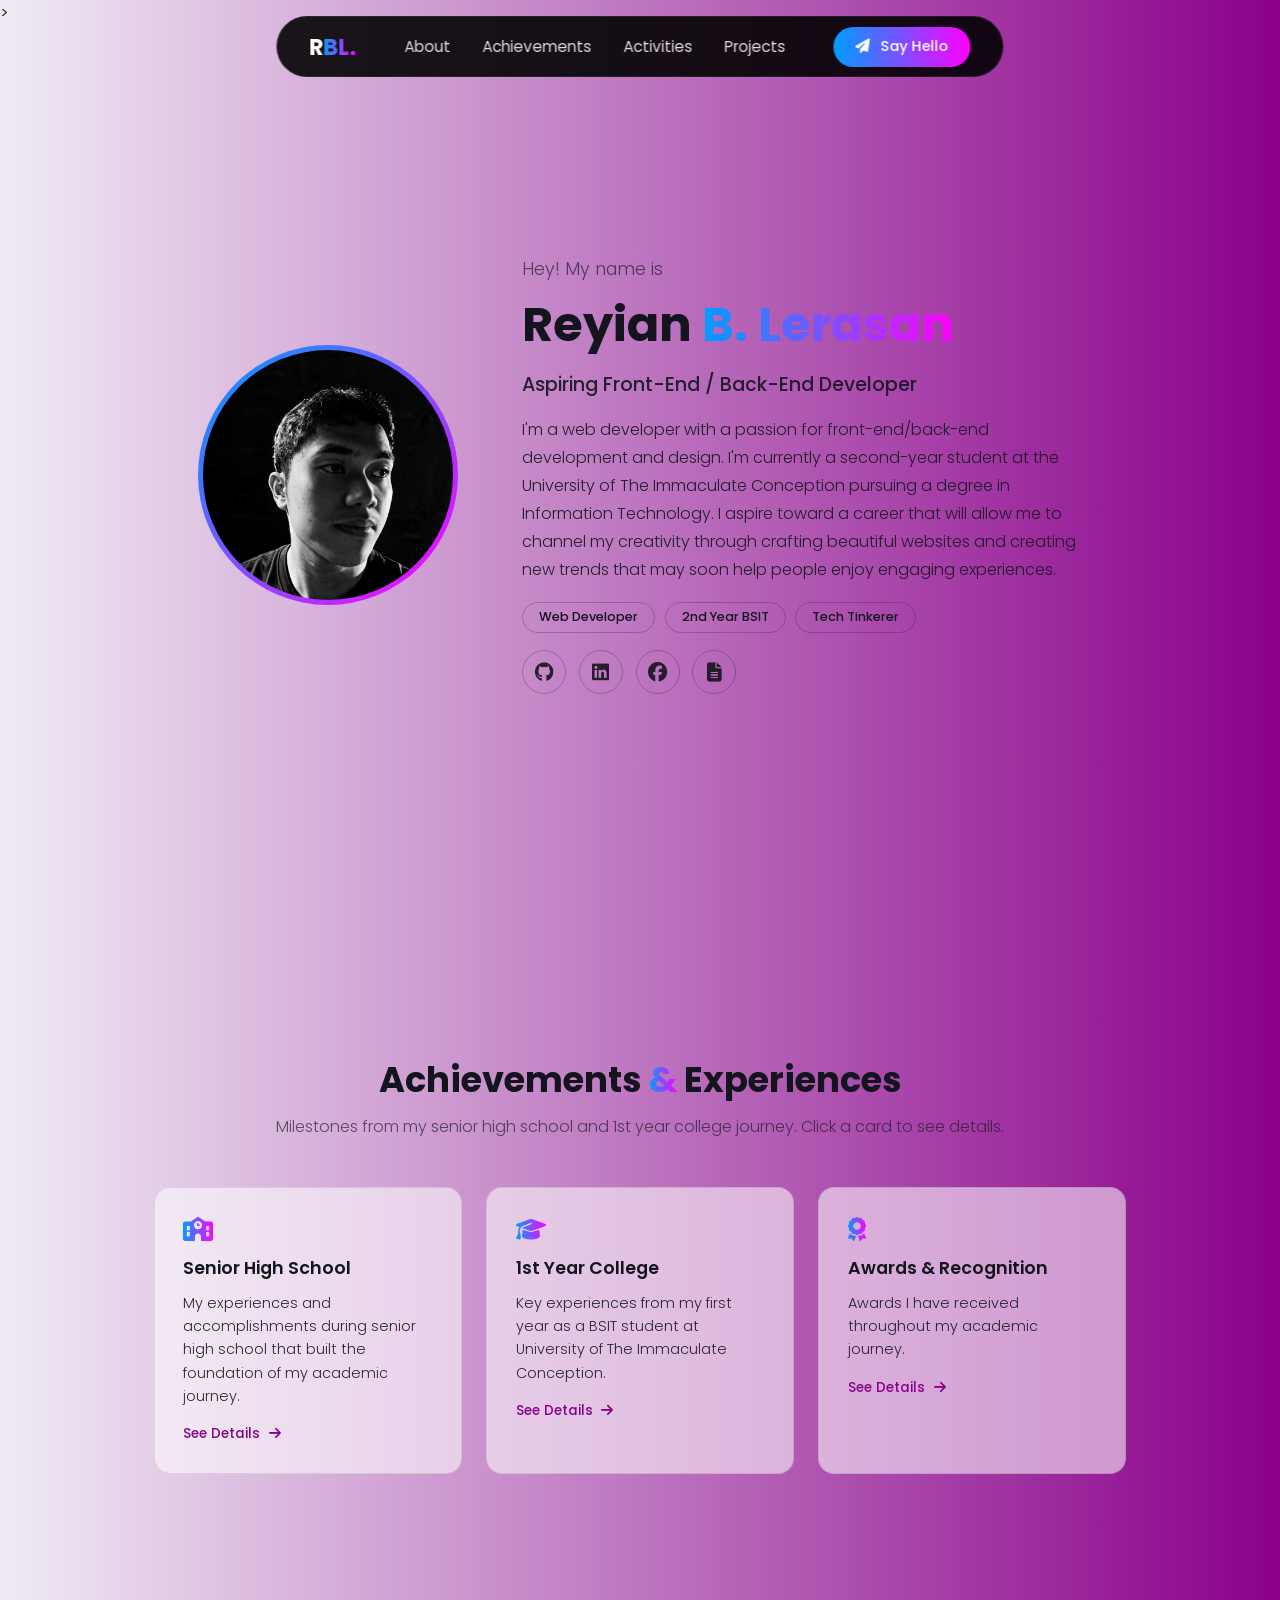
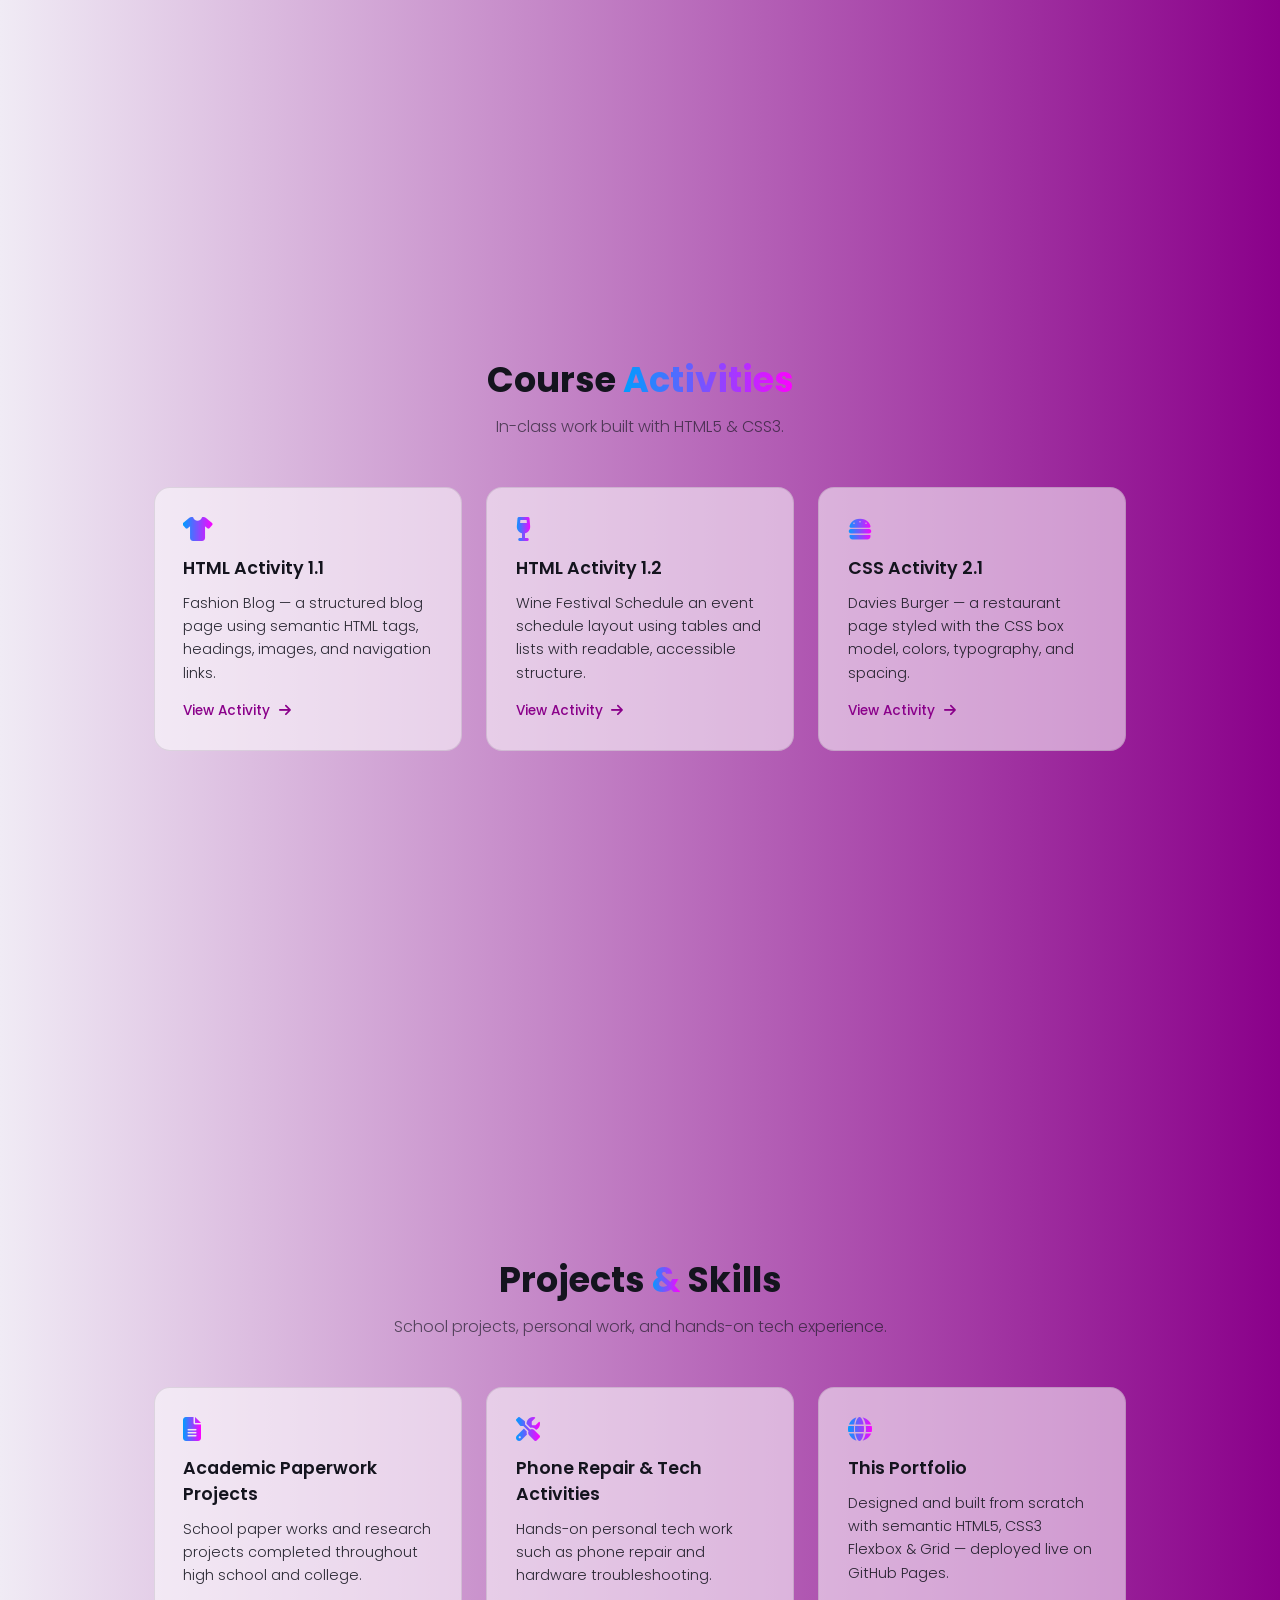
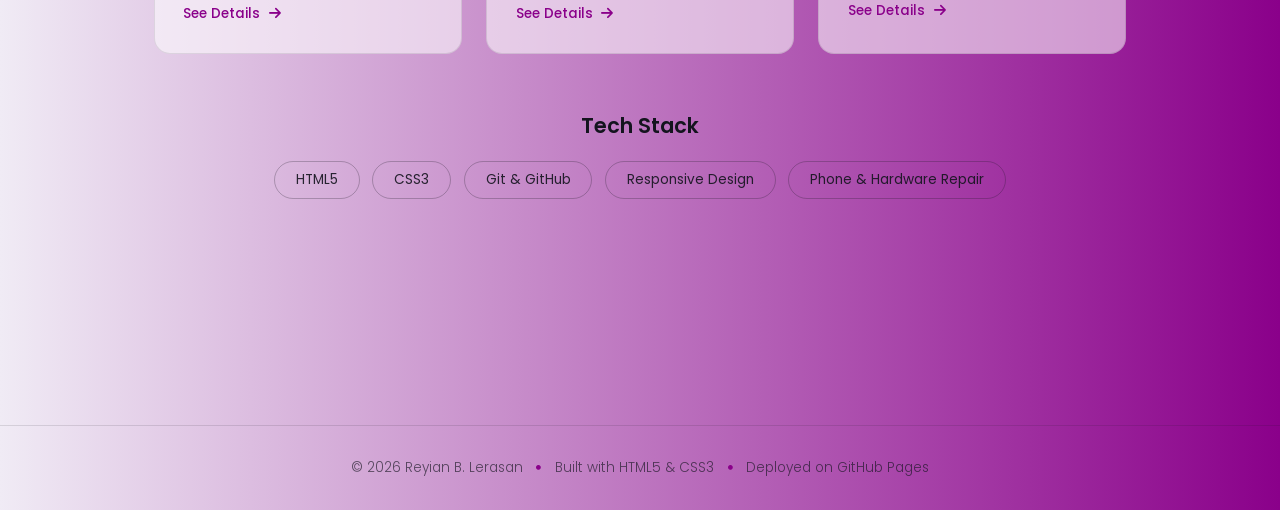
==== commit 6b69c833: "Update name formatting and enhance captions across multiple pages, fix minimal typos" ====
--- a/index.html
+++ b/index.html
@@ -61,7 +61,7 @@
             <div class="info-box">
                 <p class="greeting">Hey! My name is</p>
                 <!--  full name. The <span> gets the gradient color. -->
-                <h1 class="name">Reyian <span>Lerasan B.</span></h1>
+                <h1 class="name">Reyian <span>B. Lerasan</span></h1>
                 <p class="tagline">Aspiring Front-End / Back-End Developer</p>
 
                 <!-- ========== YOUR INTRODUCTION ========== -->
@@ -219,7 +219,7 @@
     <!-- ========== FOOTER ==========
           Update the name/year. -->
     <footer class="footer">
-        <p>&copy; 2026 Reyian Lerasan <i class="fa-solid fa-circle footer-dot"></i> Built with HTML5 &amp; CSS3 <i class="fa-solid fa-circle footer-dot"></i> Deployed on GitHub Pages</p>
+        <p>&copy; 2026 Reyian B. Lerasan <i class="fa-solid fa-circle footer-dot"></i> Built with HTML5 &amp; CSS3 <i class="fa-solid fa-circle footer-dot"></i> Deployed on GitHub Pages</p>
     </footer>
 
 </body>
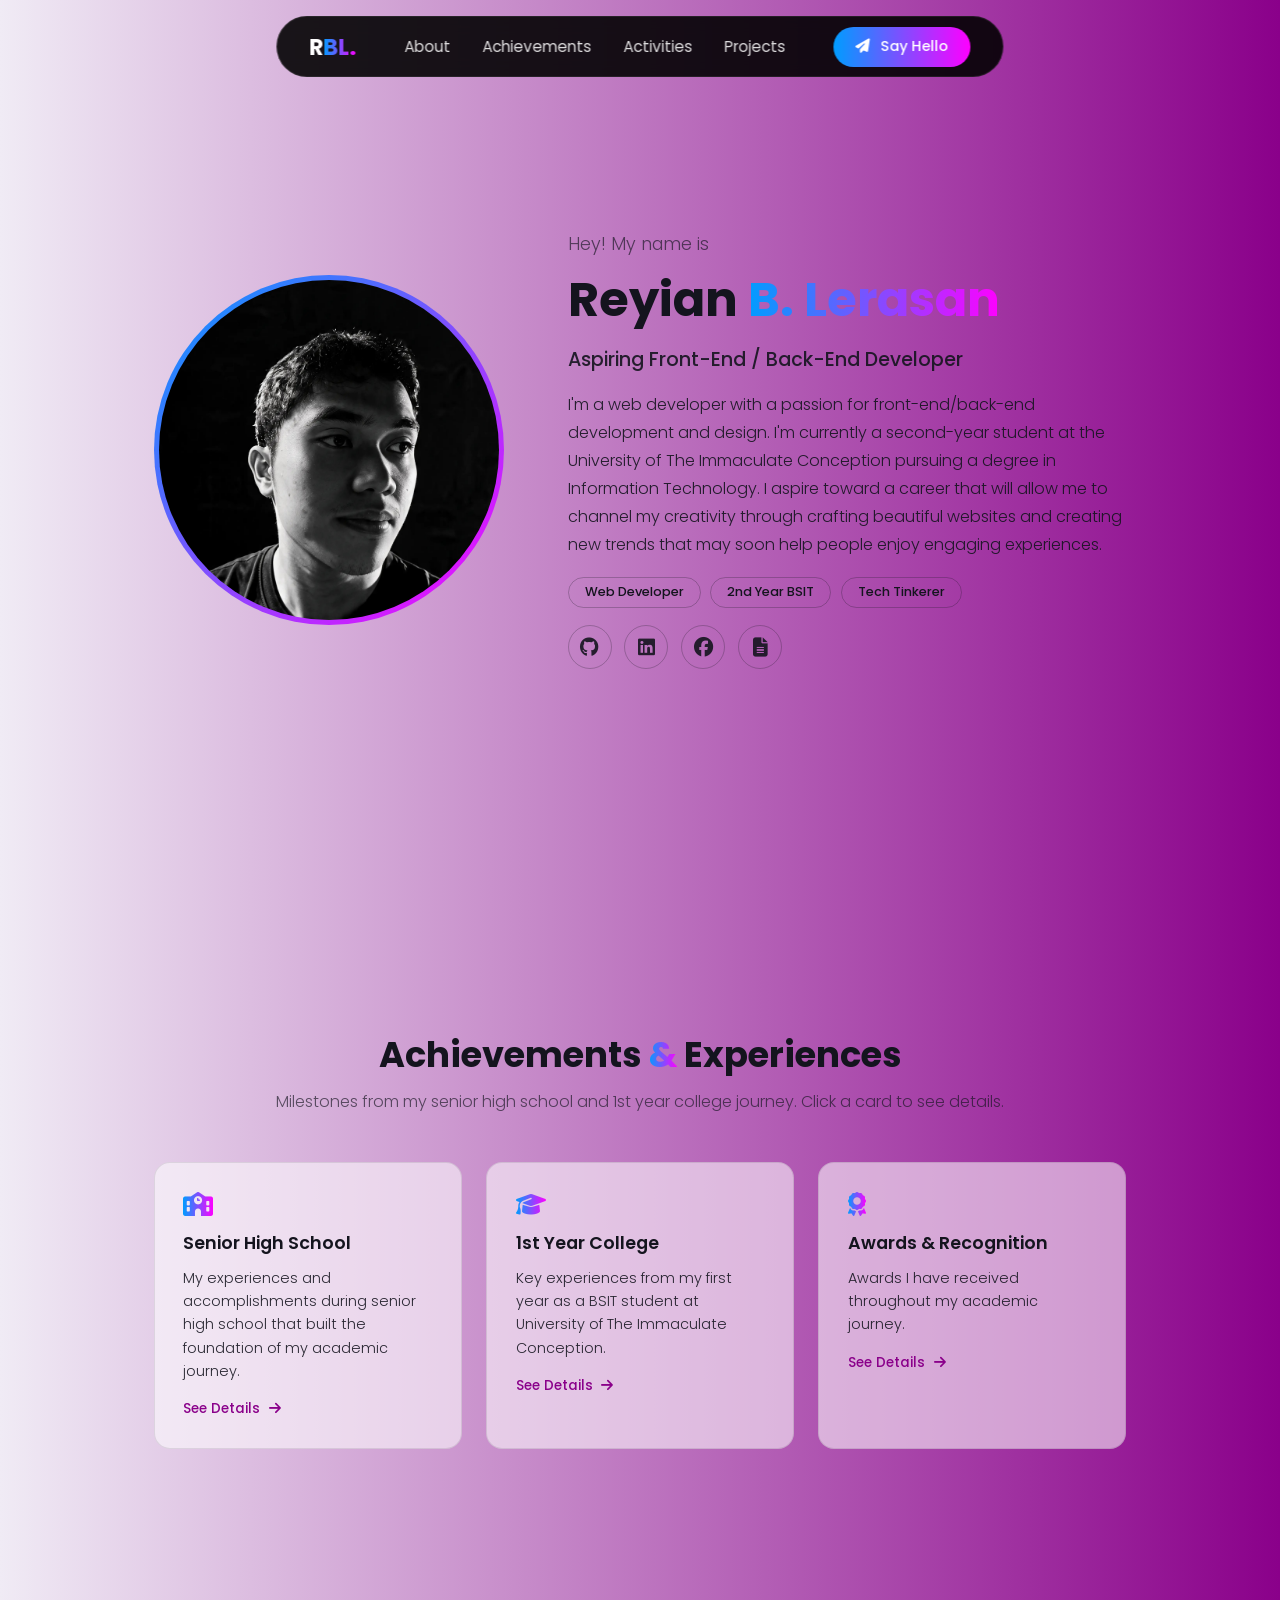
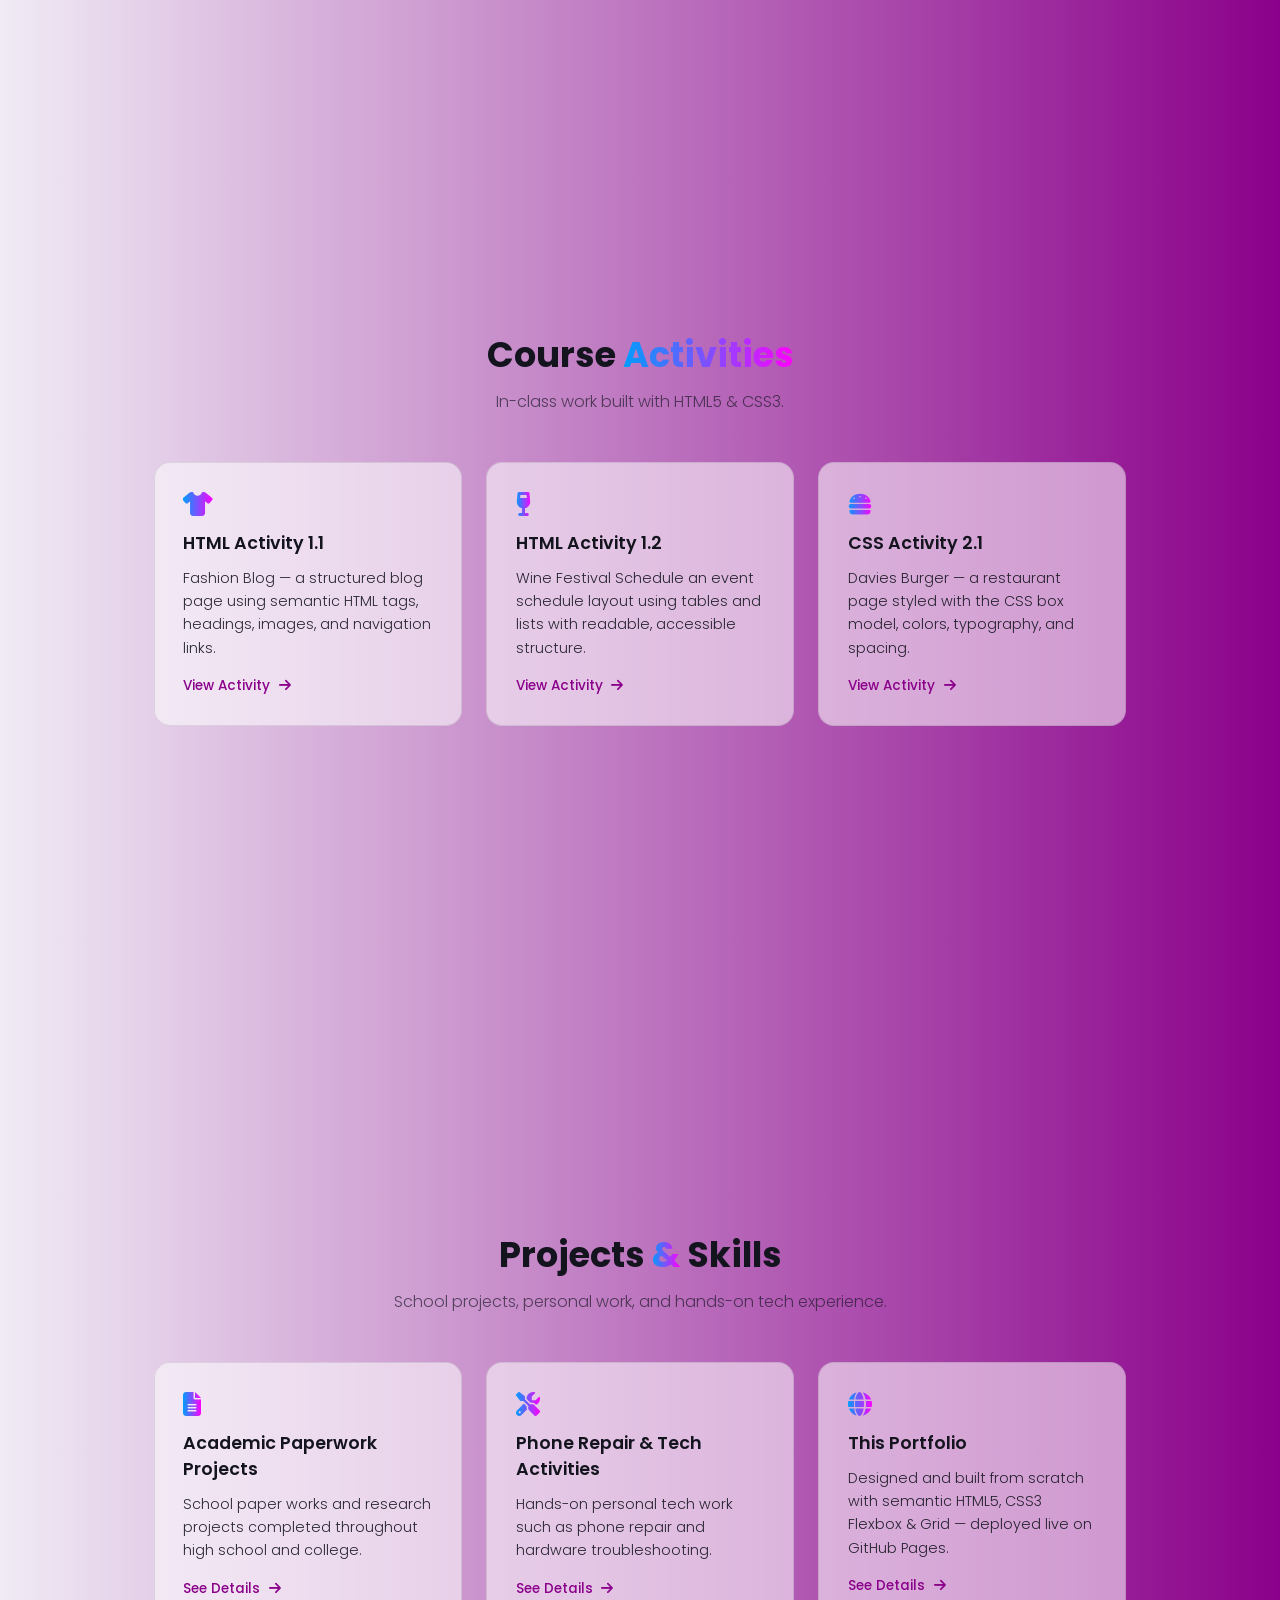
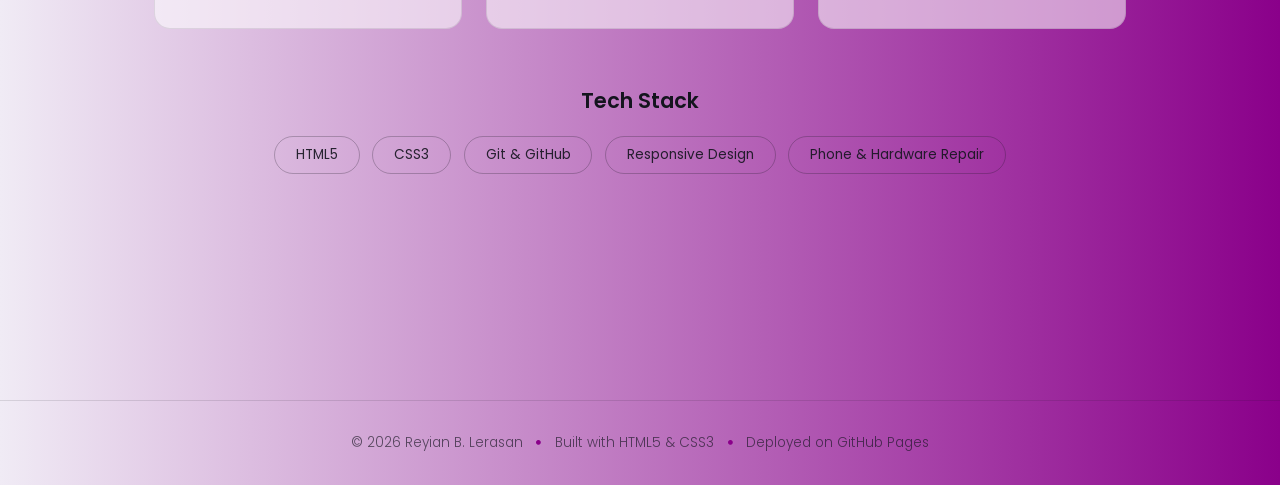
==== commit d4a2225d: "I copy the code from freecode camp" ====
--- a/index.html
+++ b/index.html
@@ -8,7 +8,7 @@
     <meta name="description" content="Personal portfolio of Reyian Lerasan — IT student at University of The Immaculate Conception, aspiring front-end/back-end developer.">
     <title>RBL | Portfolio</title>
     <!-- Google Font: Poppins -->
-    <link rel="preconnect" href="https://fonts.googleapis.com"> <!-- Tells your browser to open a fast connection to Google's stylesheet server-->>
+    <link rel="preconnect" href="https://fonts.googleapis.com"> <!-- Tells your browser to open a fast connection to Google's stylesheet server-->
     <link rel="preconnect" href="https://fonts.gstatic.com" crossorigin>
     <link href="https://fonts.googleapis.com/css2?family=Poppins:wght@300;400;500;600;700&display=swap" rel="stylesheet">
     <!-- Font Awesome 6 (CDN) — provides all icons on this site.
--- a/style.css
+++ b/style.css
@@ -187,8 +187,8 @@
    Circular frame with gradient ring.
    Change width/height to resize the photo. */
 .profile-img {
-    width: 260px;
-    height: 260px;
+    width: 350px;
+    height: 350px;
     border-radius: 50%;
     object-fit: cover;         /* crops the photo to fit the circle */
     flex-shrink: 0;
@@ -613,7 +613,7 @@
 
     /* Hero: shrink the photo and gap on smaller screens */
     .about-container { gap: 2.5rem; }
-    .profile-img { width: 200px; height: 200px; }
+    .profile-img { width: 260px; height: 260px; }
 
     /* Detail pages center their narrower content column naturally */
     .page-detail { padding-left: 4%; padding-right: 4%; }
@@ -845,7 +845,7 @@
     section { padding: 6rem 16px; }
     .footer { padding: 2rem 16px; }
 
-    .profile-img { width: 160px; height: 160px; }
+    .profile-img { width: 260px; height: 260px; }
     .name { font-size: 1.8rem; }
     .tagline { font-size: 1rem; }
     .bio { font-size: 0.9rem; }
@@ -1434,13 +1434,13 @@
 .shell .sidebar-inner{ padding: 0 32px; }
 
 /* Profile photo — circular crop with the blue→magenta gradient ring,
-   same treatment as the About page photo */
+   same treatment as the About page photo ---- sa achievment and project profile*/
 .shell .profile-img{
-    width: 96px; height: 96px;
+    width: 175px; height: 175px;
     border-radius: 50%;
     object-fit: cover;
     display: block;
-    margin-bottom: 24px;
+    margin-bottom: 20px;
     padding: 3px;
     background: linear-gradient(135deg, rgb(0, 157, 255), rgb(255, 0, 255));
 }
